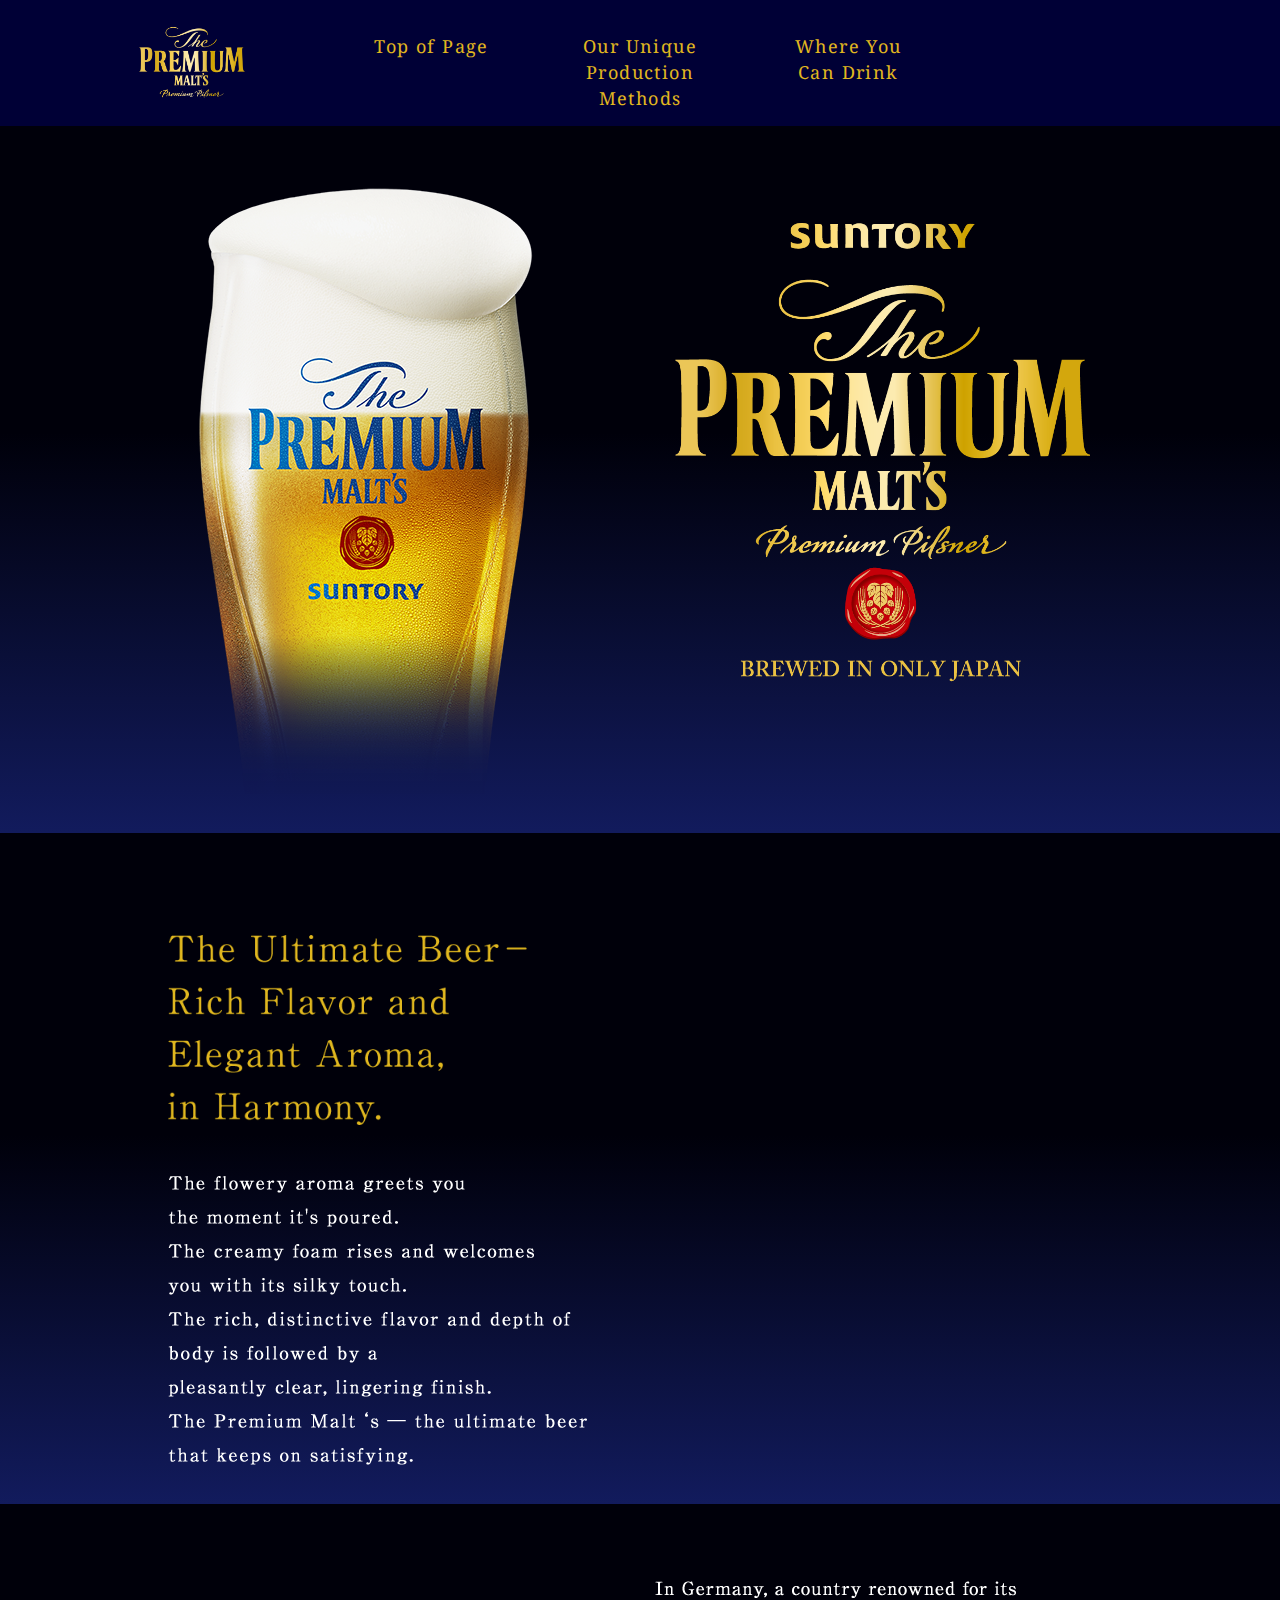
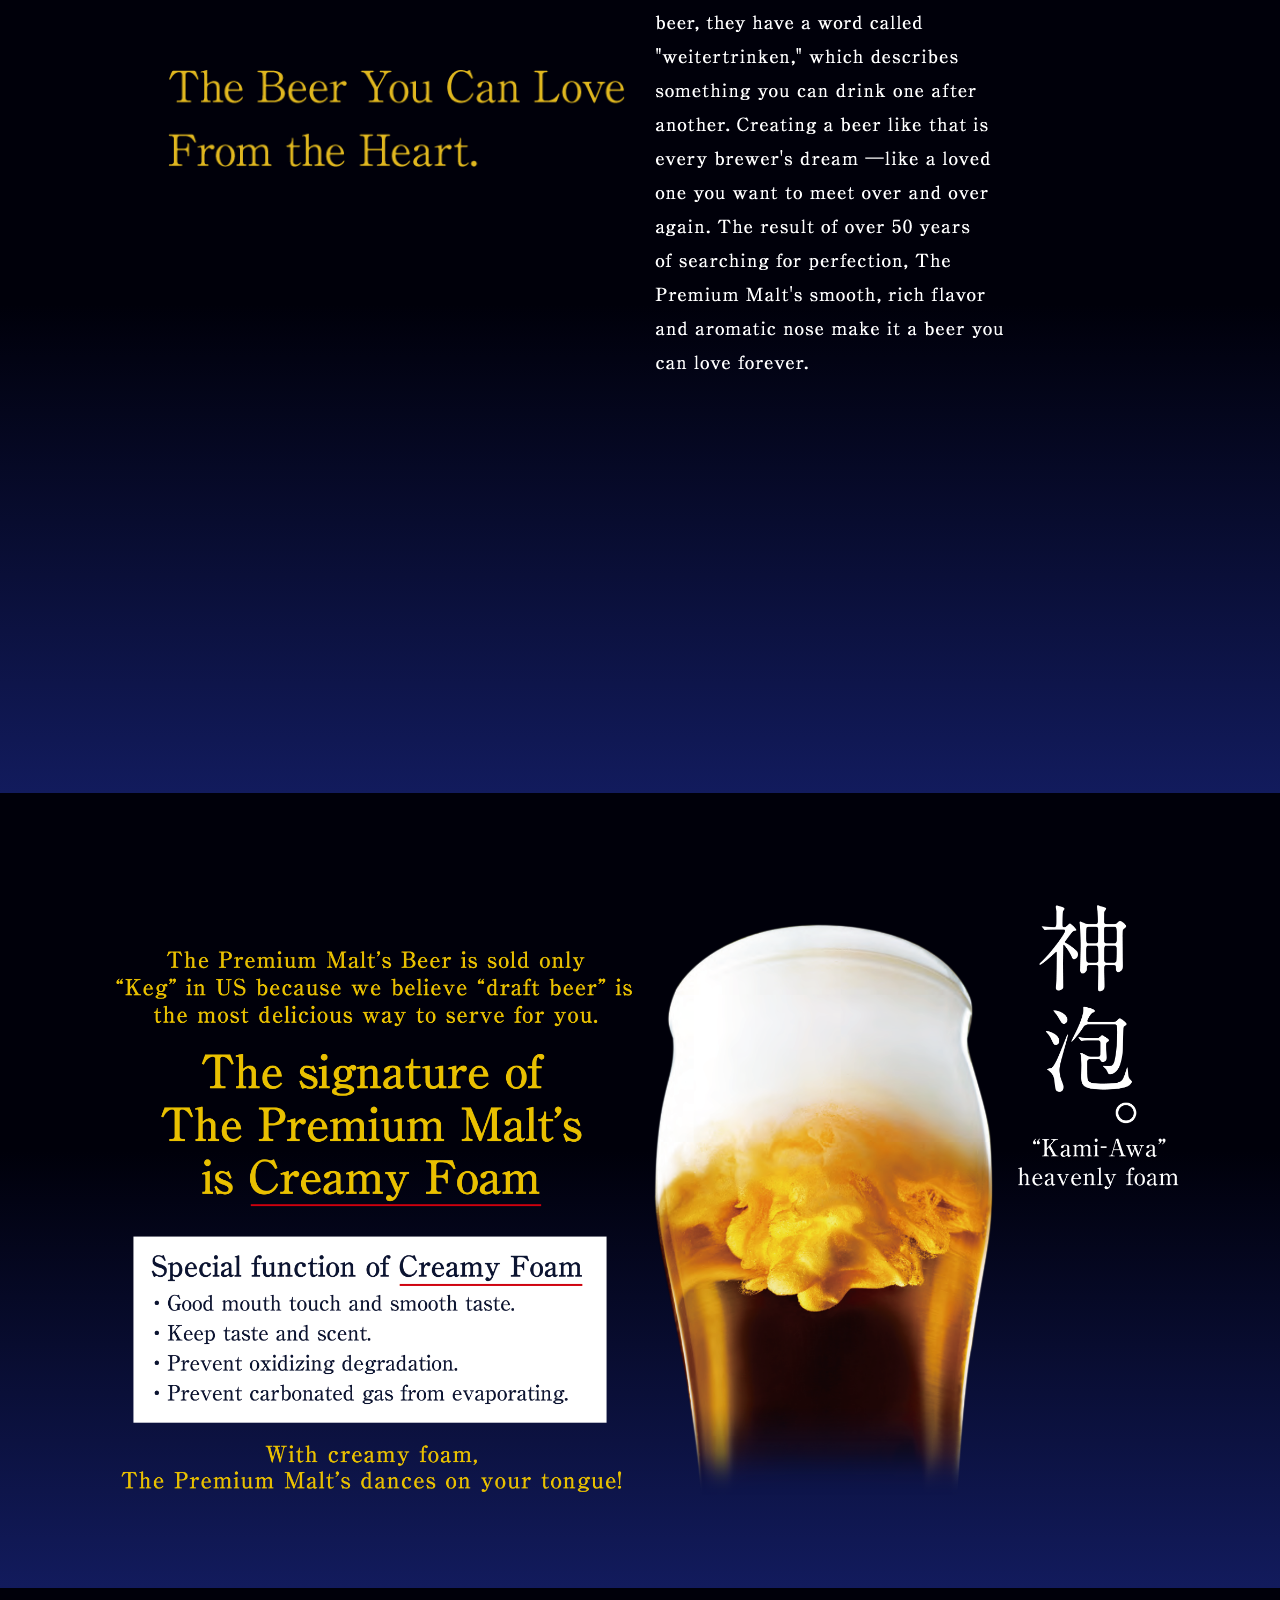
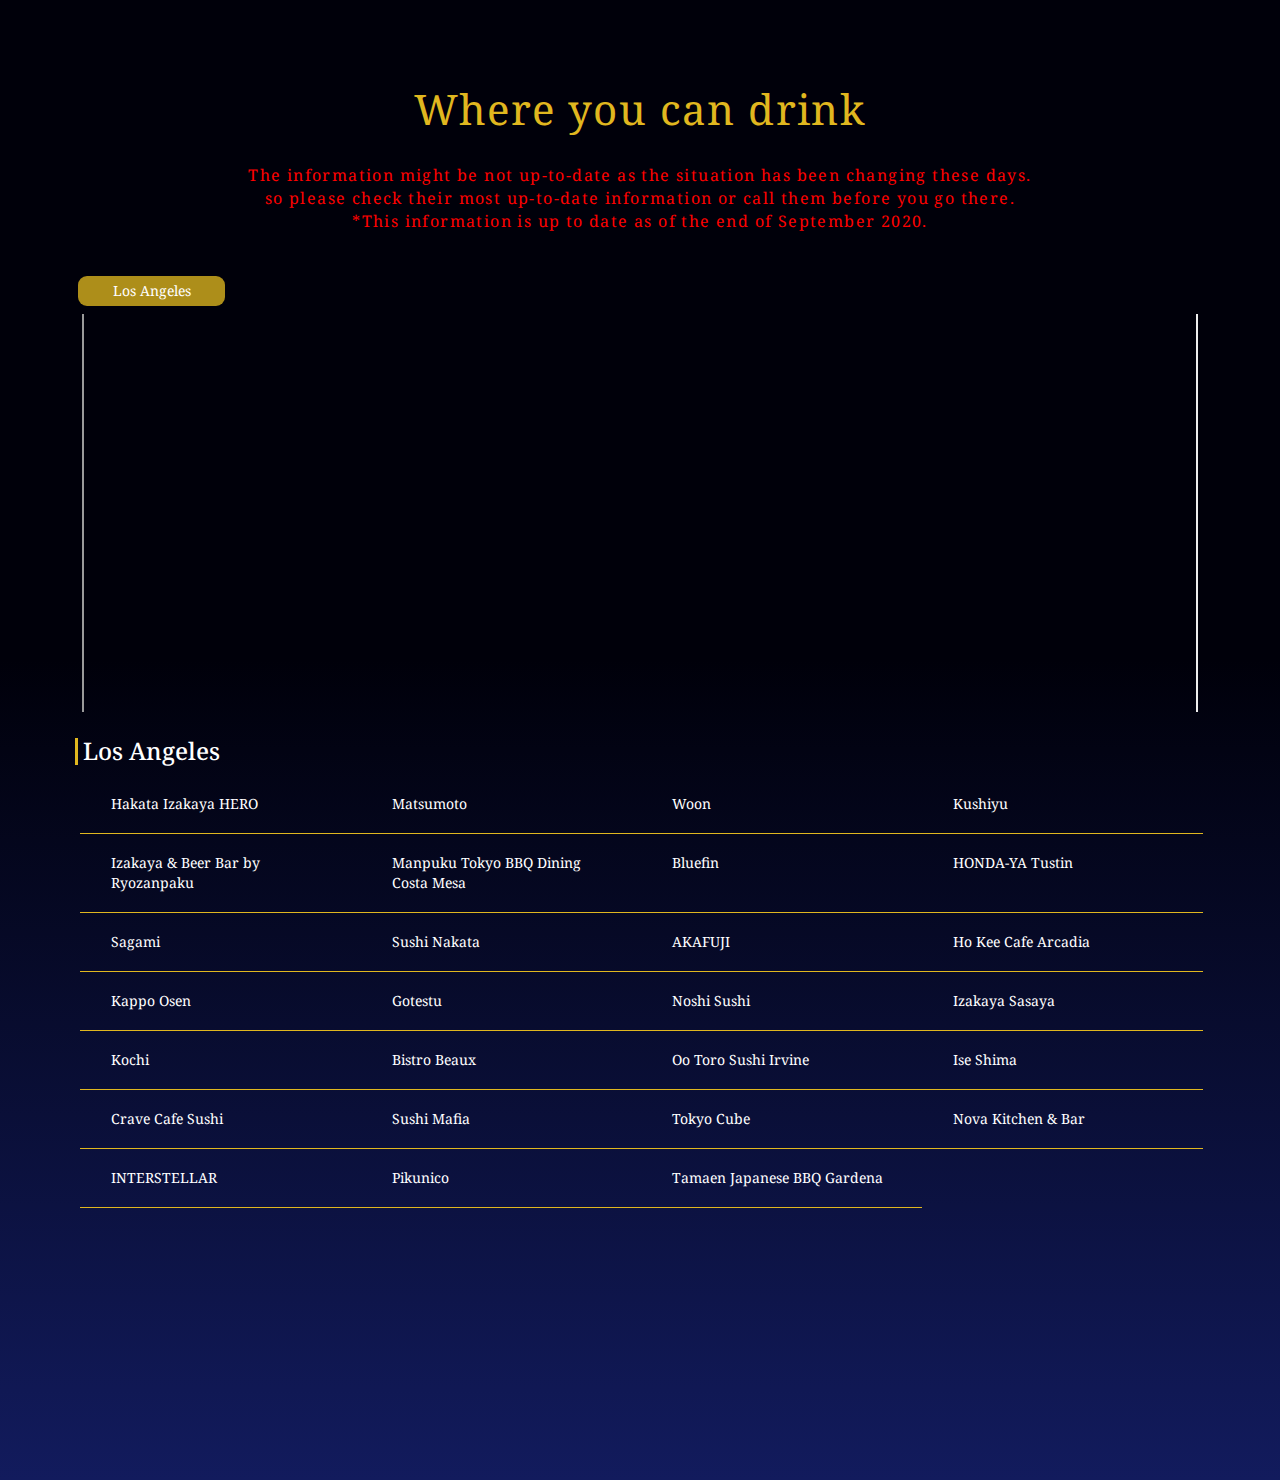
==== top.html @ 44ce3429 "first commit" ====
<!DOCTYPE html>
<html lang="en" dir="ltr">

<head>
  <meta charset="utf-8">
  <meta name="viewport" content="width=device-width, initial-scale=1">
  <title>Suntory | The Premium Malt's</title>
  <link rel="shortcut icon" href="http://www.thepremiummalts-usa.com/img/favicon.ico">
  <link rel="apple-touch-icon" href="http://www.thepremiummalts-usa.com/img/favicon.ico" />

  <!--script type="text/javascript" src="index.js"></script-->
  <link href="index.css" rel="stylesheet">
  <!-- Latest compiled and minified CSS -->
  <link rel="stylesheet" href="https://maxcdn.bootstrapcdn.com/bootstrap/3.4.1/css/bootstrap.min.css">

  <!-- jQuery library -->
  <script src="https://ajax.googleapis.com/ajax/libs/jquery/3.4.1/jquery.min.js"></script>

  <!-- Latest compiled JavaScrihpt -->
  <script src="https://maxcdn.bootstrapcdn.com/bootstrap/3.4.1/js/bootstrap.min.js"></script>

  <link href="https://fonts.googleapis.com/css?family=Noto+Serif:400,700|Open+Sans:400,700&display=swap" rel="stylesheet">
</head>

<body>
  <div id="1" style="top:0px;position:absolute;z-index:-1;visibility:hidden;">
  </div>
  <!--header class="l-header" style="position:fixed;top:0;min-height:115px;">
            <div class="l-gnavi">
              <p class="l-gnavi-logo" style="margin-bottom:10px;"><img src="img/nav-logo.png" alt="THE PREMIUM MALT'S" style="width:115%" ></p>
              <ul class="l-gnavi-ul">
                <li class="l-gnavi01"><a href="#1"><span><img src="img/nav-gnavi01.png" alt="Top of Page"></span></a></li>
                <li class="l-gnavi02"><a href="#2"><span><img src="img/nav-gnavi02.png" alt="Our Unique Production Methods"></span></a></li>
                <li class="l-gnavi03"><a href="#3"><span><img src="img/Where_you_can_drink_e.png" alt="History of The Premium Malt's"></span></a></li>

              </ul>
            </div>
          </header-->
  <!--div style="position:fixed;margin-bottom:50px;z-index:5;text-align:center;">
  <ul class="list-inline nav-justified menu-btn test1">
    <li class="test"><a href="#"><img src="img/Suntory_logo_03.png" alt="" class="img-responsive" style="height: 50px;"></a></li>
    <li class="test"><a href="#">Top of Page</a></li>
    <li class="test"><a href="#">Our Unique Production Methods</a></li>
    <li class="test"><a href="#">Where you can drink</a></li>
  </ul>
  </div>


</div-->
  <div class="container-fluid">
    <div class="row menu-btn container-fluid" style="min-height:90px;margin-bottom:1.5vw;font-size:15px;text-align:center;position:absolute;width:100%;top:0;">
      <div class="col-lg-1 col-md-1 col-sm-1 col-xs-0">

      </div>
      <div class="col-lg-2 col-md-2 col-sm-2 hidden-xs" style="text-align:center;padding-top:1.5em;">
        <img src="img/nav-logo.png" alt="" class="">
      </div>
      <div class="glass"><a href="#1">
          <div class="col-lg-2 col-md-2 col-sm-2 col-xs-12" style="margin-top:1.5vw;height:100%;">
            <p style="color:#E0B71F !important;margin: 0;">Top of Page</p>
            <!--img src="img/nav-gnavi01.png" class="img-responsive" alt=""-->
          </div>
        </a>
      </div>
      <div class="glass"><a href="#2">
          <div class="col-lg-2 col-md-2 col-sm-2 col-xs-12" style="margin-top:1.5vw;">
            <p style="color:#E0B71F !important;margin: 0;">Our Unique Production Methods</p>
            <!--img src="img/nav-gnavi02.png" alt="" class="img-responsive"-->
          </div>
        </a>
      </div>
      <div class="glass" style="">
        <a href="#3">
          <div class="col-lg-2 col-md-2 col-sm-2 col-xs-12" style="margin-top:1.5vw;margin: 0;">
            <p style="color:#E0B71F !important;">Where You Can Drink</p>
            <!--img src="img/Where_you_can_drink_e.png" alt="" class="img-responsive"-->
          </div>
        </a>
      </div>
      <div class="col-lg-1 col-md-1 col-sm-1 col-xs-0">

      </div>

    </div>
  </div>
  <div class="container-fluid">
    <div class="row menu-btn container-fluid" style="min-height:90px;margin-bottom:1.5vw;font-size:15px;text-align:center;position:fixed;width:100%;z-index:5;top:0;">
      <div class="col-lg-1 col-md-1 col-sm-1 col-xs-0">

      </div>
      <div class="col-lg-2 col-md-2 col-sm-2 hidden-xs" style="text-align:center;padding-top:1.5em;">
        <img src="img/suntory_image/logo_new01.png" alt="" class="img-responsive" style="max-height:80px;">
      </div>
      <div class="glass"><a href="#1">
          <div class="col-lg-2 col-md-2 col-sm-2 col-xs-12" style="margin-top:1.5vw;height:100%;">
            <p style="color:#E0B71F !important;margin: 0;">Top of Page</p>
            <!--img src="img/nav-gnavi01.png" class="img-responsive" alt=""-->
          </div>
        </a>
      </div>
      <div class="glass"><a href="#2">
          <div class="col-lg-2 col-md-2 col-sm-2 col-xs-12" style="margin-top:1.5vw;">
            <p style="color:#E0B71F !important;margin: 0;">Our Unique Production Methods</p>
            <!--img src="img/nav-gnavi02.png" alt="" class="img-responsive"-->
          </div>
        </a>
      </div>
      <div class="glass" style="">
        <a href="#3">
          <div class="col-lg-2 col-md-2 col-sm-2 col-xs-12" style="margin-top:1.5vw;">
            <p style="color:#E0B71F !important;margin: 0;">Where You Can Drink</p>
            <!--img src="img/Where_you_can_drink_e.png" alt="" class="img-responsive"-->
          </div>
        </a>
      </div>
      <div class="col-lg-1 col-md-1 col-sm-1 col-xs-0">

      </div>

    </div>
  </div>
  <div class="main">
    <!-- 1 -->
    <section class="topper" style="padding-top:3vw;">


      <div class="container">
        <div class="row">
          <div class="col-lg-1 col-md-1 col-sm-1 col-xs-0">

          </div>
          <div class="col-xs-12 col-sm-10 col-md-push-5 col-md-5 col-lg-5" style="padding-top:5vw;text-align:center;">
            <img src="img/suntory_image/logo_new02.png" alt="" class="img-responsive">
          </div>
          <div class="col-xs-12 col-sm-10 col-md-pull-5 col-md-5 col-lg-5">
            <img src="img/suntory_image/ThePremiumMalts_tumblr.png" alt="" class="img-responsive rescue">
          </div>

          <div class="col-lg-1 col-md-1 col-sm-1 col-xs-0">

          </div>
        </div>
      </div>

    </section>
    <!-- 2 -->
    <section id="2">
      <div class="container">
        <div class="row">
          <div class="col-lg-1 col-md-1 col-sm-0 col-xs-0">

          </div>
          <div class="col-lg-4 col-md-4 col-sm-12 col-xs-12">
            <!--h2>The Ultimate Beer - Rich Flavor and Elegant Aroma, in Harmony.</h2>
            <p>The flowery aroma greets you the moment it’s poured.
              The creamy foam rises and welcomes you with its silky touch.
              The rich, distinctive flavor and depth of body is followed by a
              pleasantly clear, lingering finish.
              The premium Malt’s - the ultimate beer that keeps on satisfying.</p-->
            <img src="img/contents01_ttl.png" alt="" class="img-responsive" style="padding-top:2vw;padding-bottom:2vw;">
            <img src="img/contents01_txt.png" alt="" class="img-responsive" id="shrink2" style="max-width:120%;margin-top:2vw;">
          </div>
          <div class="col-lg-6 col-md-6 col-sm-12 hidden-xs">
            <img src="img/Suntory_image_02.png" alt="" class="img-responsive" id="shrink" style="max-width:150%;margin-left:-5vw;">

          </div>
          <div class="visible-xs-block">
            <img src="img/Suntory_image_02_m.png" class="img-responsive">
          </div>
          <div class="col-lg-1 col-md-1 col-sm-0 col-xs-0">

          </div>
        </div>
      </div>
    </section>
    <!-- 3 -->
    <section id="mug">
      <div class="container">
        <div class="row" style="margin-bottom:30vw;">
          <div class="col-lg-1 col-md-1 col-sm-1 col-xs-1">

          </div>
          <div class="col-lg-5 col-md-5 col-sm-10 col-xs-12">
            <!--h2 style="margin-top:90px;">The Beer You Can Love From the Heart.</h2-->
            <img src="img/contents02_ttl.png" alt="" class="img-responsive" style="padding-top: 7vw;padding-bottom:4vw;">
          </div>
          <div class="col-lg-5 col-md-5 col-sm-10 col-xs-10">
            <!--p>In Germany, a country renowned for its beer, they have a word called “weitertrinken,”which descrides something you can drink one after another. Creating a beer like that is every brewer’s dream - like a loved one you want to meet over
              and over again.
              The result of over 50 years of searching for perfection, The Premium Malt’s smooth, rich flavor and aromatic nose make it a beer you can love forever.</p-->
            <img src="img/contents02_txt.png" alt="" class="img-responsive" style="">
          </div>
          <div class="col-lg-1 col-md-1 col-sm-1 col-xs-1">

          </div>
        </div>
        <div class="row">

          <div class="col-md-12">
            <!--img src="img/Suntory_image_03.png" alt="" class="img-responsive"-->
          </div>

        </div>
      </div>
    </section>
    <!-- 4 -->
    <section>
      <div class="container">
        <div class="row">
          <div class="col-md-0 col-sm-0">

          </div>
          <div class="col-lg-12 col-md-12 col-sm-12 col-xs-12">
            <img src="img/awa_image.png" alt="That's beer cappuccino, creamy beer foam info" class="img-responsive">
          </div>

          <div class="col-md-0 col-sm-0">

          </div>
        </div>
      </div>
    </section>
    <!--5-->
    <!--section id="3">
    <div class="container">
      <div class="row">
        <div class="col-md-1">

        </div>
        <div class="col-md-10">
          <img src="img/Suntory_image_04.jpg" alt="" class="img-responsive">
        </div>

        <div class="col-md-1">

        </div>
      </div>
    </div>
  </section-->
  </div>
  <div id="3">

  </div>
  <section>
    <p style="text-align:center;padding-bottom:0vw;font-size:42px;color: #E0B71F !important;">Where you can drink</p>
    <p style="text-align:center;padding-bottom:2vw;font-size:16px;color: #ff0000 !important;">
      The information might be not up-to-date as the situation has been changing these days. <br>
      so please check their most up-to-date information or call them before you go there.  <br>
      *This information is up to date as of the end of September 2020.</p>
    <div class="container">



      <!--Tabs -->
      <div class="tab">
        <button class="tablinks" onclick="openCity(event, 'Los Angeles');openCityMap(event, 'LosAngelesArea')" id="defaultOpen">Los Angeles</button>
        <!-- <button class="tablinks" onclick="openCity(event, 'San Francisco')">San Francisco</button> -->
        <!-- <button class="tablinks" onclick="openCity(event, 'Hawaii')">Hawaii</button> -->

      </div>

      <!-- Map box -->
      <div>
        <!-- LA Southbay -->
        <div id="HakataIzakayaHERO" class="mapcontent">
          <iframe src="https://www.google.com/maps/embed?pb=!1m18!1m12!1m3!1d3305.854964426106!2d-118.43735168441764!3d34.047591325421806!2m3!1f0!2f0!3f0!3m2!1i1024!2i768!4f13.1!3m3!1m2!1s0x80c2bbfe2dc87037%3A0x16baf4ceadfb81e3!2sHakata%20Izakaya%20HERO!5e0!3m2!1sja!2sus!4v1600478084306!5m2!1sja!2sus"
            width="100%" height="450" frameborder="0" style="border:0;" allowfullscreen=""></iframe>
        </div>
        <div id="Matsumoto" class="mapcontent">
          <iframe src="https://www.google.com/maps/embed?pb=!1m18!1m12!1m3!1d3304.7335963974892!2d-118.37491558441714!3d34.07634282390631!2m3!1f0!2f0!3f0!3m2!1i1024!2i768!4f13.1!3m3!1m2!1s0x80c2b94b2bd86c21%3A0x55339b7ac8934861!2sMatsumoto!5e0!3m2!1sja!2sus!4v1600485526452!5m2!1sja!2sus"
            width="100%" height="450" frameborder="0" style="border:0;" allowfullscreen=""></iframe>
        </div>
        <div id="Woon" class="mapcontent">
          <iframe src="https://www.google.com/maps/embed?pb=!1m18!1m12!1m3!1d3304.817659106208!2d-118.28158798441716!3d34.07418822402008!2m3!1f0!2f0!3f0!3m2!1i1024!2i768!4f13.1!3m3!1m2!1s0x80c2c721fe7e9aef%3A0xefee778dd712d955!2sWoon!5e0!3m2!1sja!2sus!4v1600485556805!5m2!1sja!2sus"
            width="100%" height="450" frameborder="0" style="border:0;" allowfullscreen=""></iframe>
        </div>
        <div id="Kushiyu" class="mapcontent">
          <iframe src="https://www.google.com/maps/embed?pb=!1m18!1m12!1m3!1d3301.0277952073334!2d-118.54345588441544!3d34.17120701889818!2m3!1f0!2f0!3f0!3m2!1i1024!2i768!4f13.1!3m3!1m2!1s0x80c2990e6219ad19%3A0x8b954fbc6e34e0b2!2sKushiyu!5e0!3m2!1sja!2sus!4v1600485582372!5m2!1sja!2sus"
            width="100%" height="450" frameborder="0" style="border:0;" allowfullscreen=""></iframe>
        </div>
        <div id="Izakaya&BeerBarbyRyozanpaku" class="mapcontent">
          <iframe src="https://www.google.com/maps/embed?pb=!1m18!1m12!1m3!1d3315.810910156329!2d-118.33199168442206!3d33.79138083887839!2m3!1f0!2f0!3f0!3m2!1i1024!2i768!4f13.1!3m3!1m2!1s0x80dd4a5b41c2f191%3A0x6685fc73374c7424!2sIzakaya%20Ryozanpaku!5e0!3m2!1sja!2sus!4v1600485604594!5m2!1sja!2sus"
            width="100%" height="450" frameborder="0" style="border:0;" allowfullscreen=""></iframe>
        </div>
        <div id="ManpukuTokyoBBQDiningCostaMesa" class="mapcontent">
          <iframe src="https://www.google.com/maps/embed?pb=!1m18!1m12!1m3!1d3320.1224554508017!2d-117.89568128442401!3d33.679893244706705!2m3!1f0!2f0!3f0!3m2!1i1024!2i768!4f13.1!3m3!1m2!1s0x80dcdf165af1d10b%3A0x5d990c89f2b2c9fb!2sManpuku%20Tokyo%20BBQ%20Dining!5e0!3m2!1sja!2sus!4v1600485635090!5m2!1sja!2sus"
            width="100%" height="450" frameborder="0" style="border:0;" allowfullscreen=""></iframe>
        </div>
        <div id="Bluefin" class="mapcontent">
          <iframe src="https://www.google.com/maps/embed?pb=!1m18!1m12!1m3!1d3324.3562109800055!2d-117.83481978442582!3d33.57009945042988!2m3!1f0!2f0!3f0!3m2!1i1024!2i768!4f13.1!3m3!1m2!1s0x80dce14b6cb03a63%3A0x3c52710b8a7bab02!2sBluefin!5e0!3m2!1sja!2sus!4v1600485662845!5m2!1sja!2sus"
            width="100%" height="450" frameborder="0" style="border:0;" allowfullscreen=""></iframe>
        </div>
        <div id="HONDA-YATustin" class="mapcontent">
          <iframe src="https://www.google.com/maps/embed?pb=!1m18!1m12!1m3!1d3317.7859727795253!2d-117.82612708442305!3d33.74035014154824!2m3!1f0!2f0!3f0!3m2!1i1024!2i768!4f13.1!3m3!1m2!1s0x80dcdbdd8c88cf4d%3A0xb173ae5928a5095f!2sHONDA-YA%20Tustin!5e0!3m2!1sja!2sus!4v1600485687235!5m2!1sja!2sus"
            width="100%" height="450" frameborder="0" style="border:0;" allowfullscreen=""></iframe>
        </div>
        <div id="Sagami" class="mapcontent">
          <iframe src="https://www.google.com/maps/embed?pb=!1m18!1m12!1m3!1d3377.986805923156!2d-117.814234724774!3d33.68423112313284!2m3!1f0!2f0!3f0!3m2!1i1024!2i768!4f13.1!3m3!1m2!1s0x80dcdc3443763613%3A0xa6f33adf36331c60!2sSagami!5e0!3m2!1sja!2sus!4v1600485719931!5m2!1sja!2sus"
            width="100%" height="450" frameborder="0" style="border:0;" allowfullscreen=""></iframe>
        </div>
        <div id="SushiNakata" class="mapcontent">
          <iframe src="https://www.google.com/maps/embed?pb=!1m18!1m12!1m3!1d3301.9347507040284!2d-118.00271568441579!3d34.148011420123936!2m3!1f0!2f0!3f0!3m2!1i1024!2i768!4f13.1!3m3!1m2!1s0x80c2d9a675a94af7%3A0x7919807c51ef874a!2sSushi%20NAKATA!5e0!3m2!1sja!2sus!4v1600485742450!5m2!1sja!2sus"
            width="100%" height="450" frameborder="0" style="border:0;" allowfullscreen=""></iframe>
        </div>
        <div id="AKAFUJI" class="mapcontent">
          <iframe src="https://www.google.com/maps/embed?pb=!1m18!1m12!1m3!1d3311.0613203064936!2d-117.93399968441985!3d33.91382133245857!2m3!1f0!2f0!3f0!3m2!1i1024!2i768!4f13.1!3m3!1m2!1s0x80dd2bb7d80b5f5f%3A0xd67ee3f5dcf2e16f!2sAkafuji!5e0!3m2!1sja!2sus!4v1600485765909!5m2!1sja!2sus"
            width="100%" height="450" frameborder="0" style="border:0;" allowfullscreen=""></iframe>
        </div>
        <div id="HoKeeCafeArcadia" class="mapcontent">
          <iframe src="https://www.google.com/maps/embed?pb=!1m18!1m12!1m3!1d3303.5425105924796!2d-118.05333658441648!3d34.106858522296655!2m3!1f0!2f0!3f0!3m2!1i1024!2i768!4f13.1!3m3!1m2!1s0x80c2dbb75c9c8985%3A0x4ec5b59833306809!2sHo%20Kee%20Cafe!5e0!3m2!1sja!2sus!4v1600485785651!5m2!1sja!2sus"
            width="100%" height="450" frameborder="0" style="border:0;" allowfullscreen=""></iframe>
        </div>
        <div id="KappoOsen" class="mapcontent">
          <iframe src="https://www.google.com/maps/embed?pb=!1m18!1m12!1m3!1d3306.926146392379!2d-118.495476484418!3d34.02010662686967!2m3!1f0!2f0!3f0!3m2!1i1024!2i768!4f13.1!3m3!1m2!1s0x80c2a5b563b4c545%3A0x49a450ff66b602e8!2sKappo%20osen!5e0!3m2!1sja!2sus!4v1600485805148!5m2!1sja!2sus"
            width="100%" height="450" frameborder="0" style="border:0;" allowfullscreen=""></iframe>
        </div>
        <div id="Gotestu" class="mapcontent">
          <iframe src="https://www.google.com/maps/embed?pb=!1m18!1m12!1m3!1d3296.863170764806!2d-119.27098528441351!3d34.27754121327017!2m3!1f0!2f0!3f0!3m2!1i1024!2i768!4f13.1!3m3!1m2!1s0x80e9ad1846011755%3A0xce6aba1142cd07b4!2sGotetsu%20-%20Kushiyaki%20and%20Sake%20House!5e0!3m2!1sja!2sus!4v1600485825590!5m2!1sja!2sus"
            width="100%" height="450" frameborder="0" style="border:0;" allowfullscreen=""></iframe>
        </div>
        <div id="NoshiSushi" class="mapcontent">
          <iframe src="https://www.google.com/maps/embed?pb=!1m18!1m12!1m3!1d3304.7423555862147!2d-118.30758588441705!3d34.07611832391821!2m3!1f0!2f0!3f0!3m2!1i1024!2i768!4f13.1!3m3!1m2!1s0x80c2b8a3d826b833%3A0xe5615a3a9851982e!2snoshi%20sushi!5e0!3m2!1sja!2sus!4v1600485842847!5m2!1sja!2sus"
            width="100%" height="450" frameborder="0" style="border:0;" allowfullscreen=""></iframe>
        </div>
        <div id="IzakayaSasaya" class="mapcontent">
          <iframe src="https://www.google.com/maps/embed?pb=!1m18!1m12!1m3!1d3305.9696147921204!2d-118.45673658441767!3d34.04465052557684!2m3!1f0!2f0!3f0!3m2!1i1024!2i768!4f13.1!3m3!1m2!1s0x80c2bb6f0af70fdd%3A0x1257418005eea264!2zSXpha2F5YSBTYXNheWEg5bGF6YWS5bGLIOalvealveWutg!5e0!3m2!1sja!2sus!4v1600485864752!5m2!1sja!2sus"
            width="100%" height="450" frameborder="0" style="border:0;" allowfullscreen=""></iframe>
        </div>
        <div id="Kochi" class="mapcontent">
          <iframe src="https://www.google.com/maps/embed?pb=!1m18!1m12!1m3!1d3304.6536688952187!2d-118.37861938441716!3d34.07839132379833!2m3!1f0!2f0!3f0!3m2!1i1024!2i768!4f13.1!3m3!1m2!1s0x80c2beb39d4521b1%3A0xe748316e428ea52b!2sKOCHI!5e0!3m2!1sja!2sus!4v1600485898971!5m2!1sja!2sus"
            width="100%" height="450" frameborder="0" style="border:0;" allowfullscreen=""></iframe>
        </div>
        <div id="BistroBeaux" class="mapcontent">
          <iframe src="https://www.google.com/maps/embed?pb=!1m18!1m12!1m3!1d3314.206822653406!2d-118.3123281844214!3d33.83277653671028!2m3!1f0!2f0!3f0!3m2!1i1024!2i768!4f13.1!3m3!1m2!1s0x80c2b5856cf8d6b7%3A0x132315e794f7b2d5!2sBeaux!5e0!3m2!1sja!2sus!4v1600485924275!5m2!1sja!2sus"
            width="100%" height="450" frameborder="0" style="border:0;" allowfullscreen=""></iframe>
        </div>
        <div id="OoToroSushiIrvine" class="mapcontent">
          <iframe src="https://www.google.com/maps/embed?pb=!1m18!1m12!1m3!1d3320.253768925401!2d-117.85815098442404!3d33.67649264488422!2m3!1f0!2f0!3f0!3m2!1i1024!2i768!4f13.1!3m3!1m2!1s0x80dcdef3406a9dd3%3A0x3d071732c3b871f8!2sOotoro%20Sushi!5e0!3m2!1sja!2sus!4v1600485945313!5m2!1sja!2sus"
            width="100%" height="450" frameborder="0" style="border:0;" allowfullscreen=""></iframe>
        </div>
        <div id="IseShima" class="mapcontent">
          <iframe src="https://www.google.com/maps/embed?pb=!1m18!1m12!1m3!1d3314.13257821664!2d-118.31171878442123!3d33.834691436609916!2m3!1f0!2f0!3f0!3m2!1i1024!2i768!4f13.1!3m3!1m2!1s0x80dd4aa53fbaf1e9%3A0xe6fef5ba19d7c68b!2sIse-Shima!5e0!3m2!1sja!2sus!4v1600485971852!5m2!1sja!2sus"
            width="100%" height="450" frameborder="0" style="border:0;" allowfullscreen=""></iframe>
        </div>
        <div id="CraveCafeSushi" class="mapcontent">
          <iframe src="https://www.google.com/maps/embed?pb=!1m18!1m12!1m3!1d3301.827327357814!2d-118.45117728441579!3d34.150759519978855!2m3!1f0!2f0!3f0!3m2!1i1024!2i768!4f13.1!3m3!1m2!1s0x80c297cfb64994d9%3A0x16d58be0a12cfdae!2sCrave%20Cafe!5e0!3m2!1sja!2sus!4v1600485991888!5m2!1sja!2sus"
            width="100%" height="450" frameborder="0" style="border:0;" allowfullscreen=""></iframe>
        </div>
        <div id="SushiMafia" class="mapcontent">
          <iframe src="https://www.google.com/maps/embed?pb=!1m18!1m12!1m3!1d3316.6605830253866!2d-118.18610478442241!3d33.7694357400271!2m3!1f0!2f0!3f0!3m2!1i1024!2i768!4f13.1!3m3!1m2!1s0x80dd31cb35cdbe35%3A0xba0ef05d11c20a17!2sSushi%20Mafia!5e0!3m2!1sja!2sus!4v1600486100812!5m2!1sja!2sus"
            width="100%" height="450" frameborder="0" style="border:0;" allowfullscreen=""></iframe>
        </div>
        <div id="TokyoCube" class="mapcontent">
          <iframe src="https://www.google.com/maps/embed?pb=!1m18!1m12!1m3!1d3302.709610744721!2d-118.34951458441614!3d34.128183221170985!2m3!1f0!2f0!3f0!3m2!1i1024!2i768!4f13.1!3m3!1m2!1s0x80c2be54b9d4d7cb%3A0x477260bb76b21ee!2sTokyo%20Cube!5e0!3m2!1sja!2sus!4v1600486123204!5m2!1sja!2sus"
            width="100%" height="450" frameborder="0" style="border:0;" allowfullscreen=""></iframe>
        </div>
        <div id="NovaKitchen&Bar" class="mapcontent">
          <iframe src="https://www.google.com/maps/embed?pb=!1m18!1m12!1m3!1d3315.8985672338886!2d-117.91969668442218!3d33.78911743899706!2m3!1f0!2f0!3f0!3m2!1i1024!2i768!4f13.1!3m3!1m2!1s0x80dcd7ae6b263069%3A0x3f1a3c8d7af74fa2!2sNOVA%20Kitchen%20%26%20Bar!5e0!3m2!1sja!2sus!4v1600486144462!5m2!1sja!2sus"
            width="100%" height="450" frameborder="0" style="border:0;" allowfullscreen=""></iframe>
        </div>
        <div id="INTERSTELLAR" class="mapcontent">
          <iframe src="https://www.google.com/maps/embed?pb=!1m18!1m12!1m3!1d3307.1980620470745!2d-118.4984422844181!3d34.01312662723711!2m3!1f0!2f0!3f0!3m2!1i1024!2i768!4f13.1!3m3!1m2!1s0x80c2a57ae49af855%3A0x4acc87e85bca612b!2sInterstellar!5e0!3m2!1sja!2sus!4v1600486166560!5m2!1sja!2sus"
            width="100%" height="450" frameborder="0" style="border:0;" allowfullscreen=""></iframe>
        </div>
        <div id="Pikunico" class="mapcontent">
          <iframe src="https://www.google.com/maps/embed?pb=!1m18!1m12!1m3!1d3306.352251132284!2d-118.24288168441792!3d34.03483422609408!2m3!1f0!2f0!3f0!3m2!1i1024!2i768!4f13.1!3m3!1m2!1s0x80c2c71b324e1a03%3A0x42c1779426767837!2sPikunico!5e0!3m2!1sja!2sus!4v1600486200726!5m2!1sja!2sus"
            width="100%" height="450" frameborder="0" style="border:0;" allowfullscreen=""></iframe>
        </div>
        <div id="TamaenJapaneseBBQGardena" class="mapcontent">
          <iframe src="https://www.google.com/maps/embed?pb=!1m18!1m12!1m3!1d3311.9987461361475!2d-118.3110222844203!3d33.8896861337257!2m3!1f0!2f0!3f0!3m2!1i1024!2i768!4f13.1!3m3!1m2!1s0x80c2b555277d2401%3A0x15dc03c761bb6b0e!2sTamaen%20Japanese%20BBQ!5e0!3m2!1sja!2sus!4v1600486219468!5m2!1sja!2sus"
            width="100%" height="450" frameborder="0" style="border:0;" allowfullscreen=""></iframe>
        </div>


        <div id="LosAngelesArea" class="mapcontent" style="width: 100%; overflow: hidden; height: 398px;">
          <iframe src="https://www.google.com/maps/d/u/2/embed?mid=1OV4YXCJqe6fOIi1jMBfWkA6RuUT4Qv1U" width="100%" height="450" style="margin-top:-55px;"></iframe>

        </div>


        <!-- Hawaii -->
        <div id="RestaurantSuntory" class="mapcontent">
          <iframe
            src="https://www.google.com/maps/embed?pb=!1m18!1m12!1m3!1d3717.82259146254!2d-157.83141528506326!3d21.278488985863564!2m3!1f0!2f0!3f0!3m2!1i1024!2i768!4f13.1!3m3!1m2!1s0x7c0072758e27ee99%3A0x5430ac15fac6995a!2sRestaurant%20Suntory!5e0!3m2!1sen!2sus!4v1578294807440!5m2!1sen!2sus"
            width="100%" height="450" frameborder="0" style="border:0;" allowfullscreen=""></iframe>
        </div>
        <div id="GazenHonolulu" class="mapcontent">
          <iframe
            src="https://www.google.com/maps/embed?pb=!1m18!1m12!1m3!1d3717.565238021685!2d-157.81849618506294!3d21.288670485858205!2m3!1f0!2f0!3f0!3m2!1i1024!2i768!4f13.1!3m3!1m2!1s0x7c006d84ba8d6449%3A0x8c2094900c4d3db4!2sGazen%20Izakaya!5e0!3m2!1sen!2sus!4v1578294850913!5m2!1sen!2sus"
            width="100%" height="450" frameborder="0" style="border:0;" allowfullscreen=""></iframe>
        </div>
        <div id="Tsukuneya" class="mapcontent">
          <iframe
            src="https://www.google.com/maps/embed?pb=!1m18!1m12!1m3!1d3717.363244037266!2d-157.82363168506276!3d21.296658585853883!2m3!1f0!2f0!3f0!3m2!1i1024!2i768!4f13.1!3m3!1m2!1s0x7c006d9759e8506b%3A0x9fdcbdb8ad162055!2sTsukuneya!5e0!3m2!1sen!2sus!4v1578294883492!5m2!1sen!2sus"
            width="100%" height="450" frameborder="0" style="border:0;" allowfullscreen=""></iframe>
        </div>
        <div id="Bozu" class="mapcontent">
          <iframe
            src="https://www.google.com/maps/embed?pb=!1m18!1m12!1m3!1d29740.989449703447!2d-157.83396327103395!3d21.286358744986668!2m3!1f0!2f0!3f0!3m2!1i1024!2i768!4f13.1!3m3!1m2!1s0x7c006d8d34e45597%3A0xbcb6dfa4b1a4bd0d!2sBozu%20Japanese%20Restaurant!5e0!3m2!1sen!2sus!4v1578294939949!5m2!1sen!2sus"
            width="100%" height="450" frameborder="0" style="border:0;" allowfullscreen=""></iframe>
        </div>
        <div id="Shirokiya" class="mapcontent">
          <iframe
            src="https://www.google.com/maps/embed?pb=!1m18!1m12!1m3!1d3717.481878522634!2d-157.8478380850629!3d21.291967385856385!2m3!1f0!2f0!3f0!3m2!1i1024!2i768!4f13.1!3m3!1m2!1s0x7c006df045a36271%3A0xc32f4e283f2349fa!2sShirokiya%20Japan%20Village%20Walk!5e0!3m2!1sen!2sus!4v1578295002081!5m2!1sen!2sus"
            width="100%" height="450" frameborder="0" style="border:0;" allowfullscreen=""></iframe>
        </div>
        <div id="WaikikiYokochoNomu" class="mapcontent">
          <iframe
            src="https://www.google.com/maps/embed?pb=!1m18!1m12!1m3!1d3717.8050911557184!2d-157.83065678506316!3d21.27918148586325!2m3!1f0!2f0!3f0!3m2!1i1024!2i768!4f13.1!3m3!1m2!1s0x7c007275f2dd9c43%3A0x12f22ad501ad9912!2sWaikiki%20Yokocho!5e0!3m2!1sen!2sus!4v1578295055498!5m2!1sen!2sus"
            width="100%" height="450" frameborder="0" style="border:0;" allowfullscreen=""></iframe>
        </div>
        <div id="WaikikiYokochoIzakayaKai" class="mapcontent">
          <iframe
            src="https://www.google.com/maps/embed?pb=!1m18!1m12!1m3!1d3717.802996138492!2d-157.83077114909725!3d21.279264385793923!2m3!1f0!2f0!3f0!3m2!1i1024!2i768!4f13.1!3m3!1m2!1s0x7c0073c986685b05%3A0x5febdc263b2834ea!2sIzakaya%20Kai!5e0!3m2!1sen!2sus!4v1578295088990!5m2!1sen!2sus"
            width="100%" height="450" frameborder="0" style="border:0;" allowfullscreen=""></iframe>
        </div>
        <div id="Akira" class="mapcontent">
          <iframe
            src="https://www.google.com/maps/embed?pb=!1m18!1m12!1m3!1d3717.2633797665712!2d-157.8469560490969!3d21.300606785782435!2m3!1f0!2f0!3f0!3m2!1i1024!2i768!4f13.1!3m3!1m2!1s0x7c006d6410e4791d%3A0x9fc53f8e4be487dc!2sAkira%20Japanese%20Restaurant!5e0!3m2!1sen!2sus!4v1578295128559!5m2!1sen!2sus"
            width="100%" height="450" frameborder="0" style="border:0;" allowfullscreen=""></iframe>
        </div>
        <div id="YamadaChikara" class="mapcontent">
          <iframe
            src="https://www.google.com/maps/embed?pb=!1m18!1m12!1m3!1d3717.422033331511!2d-157.84889778506275!3d21.294333985855086!2m3!1f0!2f0!3f0!3m2!1i1024!2i768!4f13.1!3m3!1m2!1s0x7c006d548acf5003%3A0xf0858671791a68bc!2sYAMADA%20CHIKARA!5e0!3m2!1sen!2sus!4v1578295157663!5m2!1sen!2sus"
            width="100%" height="450" frameborder="0" style="border:0;" allowfullscreen=""></iframe>
        </div>
        <div id="NanzanGiroGiro" class="mapcontent">
          <iframe
            src="https://www.google.com/maps/embed?pb=!1m18!1m12!1m3!1d3717.4152559051045!2d-157.8505426850629!3d21.294601985854946!2m3!1f0!2f0!3f0!3m2!1i1024!2i768!4f13.1!3m3!1m2!1s0x7c006de4d75a2549%3A0x6a3bf4d30bb33949!2sNanzan%20Giro%20Giro!5e0!3m2!1sen!2sus!4v1578295189153!5m2!1sen!2sus"
            width="100%" height="450" frameborder="0" style="border:0;" allowfullscreen=""></iframe>
        </div>
        <div id="TokkuriTei" class="mapcontent">
          <iframe
            src="https://www.google.com/maps/embed?pb=!1m18!1m12!1m3!1d3717.9075000432467!2d-157.8175386490973!3d21.275128785796046!2m3!1f0!2f0!3f0!3m2!1i1024!2i768!4f13.1!3m3!1m2!1s0x7c00727f33bf6dd9%3A0xe2630f944523984d!2sTokkuri%20Tei!5e0!3m2!1sen!2sus!4v1578295217458!5m2!1sen!2sus"
            width="100%" height="450" frameborder="0" style="border:0;" allowfullscreen=""></iframe>
        </div>
        <div id="Kikue" class="mapcontent">
          <iframe
            src="https://www.google.com/maps/embed?pb=!1m18!1m12!1m3!1d3717.7179580819416!2d-157.8015922490971!3d21.28262908579209!2m3!1f0!2f0!3f0!3m2!1i1024!2i768!4f13.1!3m3!1m2!1s0x7c006d4b0ad939a3%3A0xd64682ad1452a411!2sKikue%20Restaurant!5e0!3m2!1sen!2sus!4v1578295268713!5m2!1sen!2sus"
            width="100%" height="450" frameborder="0" style="border:0;" allowfullscreen=""></iframe>
        </div>
        <div id="ToraeTorae" class="mapcontent">
          <iframe
            src="https://www.google.com/maps/embed?pb=!1m18!1m12!1m3!1d3717.378663984291!2d-157.8317335850628!3d21.29604888585415!2m3!1f0!2f0!3f0!3m2!1i1024!2i768!4f13.1!3m3!1m2!1s0x7c006df28f7603d3%3A0x904efc9938b179bc!2sIzakaya%20Torae%20Torae!5e0!3m2!1sen!2sus!4v1578295303570!5m2!1sen!2sus"
            width="100%" height="450" frameborder="0" style="border:0;" allowfullscreen=""></iframe>
        </div>
        <div id="TeppanGinzaOnodera" class="mapcontent">
          <iframe
            src="https://www.google.com/maps/embed?pb=!1m18!1m12!1m3!1d3717.369331640857!2d-157.8360944850629!3d21.296417885853984!2m3!1f0!2f0!3f0!3m2!1i1024!2i768!4f13.1!3m3!1m2!1s0x7c006decb7517291%3A0xaeace0dce8ee3b36!2sTeppanyaki%20Ginza%20Onodera!5e0!3m2!1sen!2sus!4v1578295333009!5m2!1sen!2sus"
            width="100%" height="450" frameborder="0" style="border:0;" allowfullscreen=""></iframe>
        </div>
        <div id="MaruSushi" class="mapcontent">
          <iframe
            src="https://www.google.com/maps/embed?pb=!1m18!1m12!1m3!1d3717.5062032006986!2d-157.8383179850629!3d21.291005385856888!2m3!1f0!2f0!3f0!3m2!1i1024!2i768!4f13.1!3m3!1m2!1s0x7c006df266ca18f1%3A0xd3e70ea831a9c619!2sMaru%20Sushi%20Hawaii!5e0!3m2!1sen!2sus!4v1578295353506!5m2!1sen!2sus"
            width="100%" height="450" frameborder="0" style="border:0;" allowfullscreen=""></iframe>
        </div>
        <div id="Matsumoto" class="mapcontent">
          <iframe
            src="https://www.google.com/maps/embed?pb=!1m18!1m12!1m3!1d3717.4926351155505!2d-157.8394712850629!3d21.291541985856586!2m3!1f0!2f0!3f0!3m2!1i1024!2i768!4f13.1!3m3!1m2!1s0x7c006df26e0a91f3%3A0xed69605a34d2bf17!2sToridokoro%20Matsumoto!5e0!3m2!1sen!2sus!4v1578295382176!5m2!1sen!2sus"
            width="100%" height="450" frameborder="0" style="border:0;" allowfullscreen=""></iframe>
        </div>
        <div id="HawaiiArea" class="mapcontent" style="width: 100%; overflow: hidden; height: 398px;">
          <iframe src="https://www.google.com/maps/d/u/0/embed?mid=1lt48Jl_SwnzIXDAk6bV4WqmNuAnvV9XC" width="100%" height="450" style="margin-top:-55px;"></iframe>
        </div>

      </div>

      <!-- End Map box -->





      <!-- Cities/locations -->
      <!-- LA Stores -->
      <div id="Los Angeles" class="tabcontent">
        <div class="row">
          <div class="col-sm-12">

            <h3 style="margin-left:-20px;">Los Angeles</h3>


            <div class="map">
              <div class="row button-spacing">


                <div class="col-xs-6 col-sm-4 col-md-3 maplinks-visual">
                  <button class="maplinks" onclick="openCityMap(event, 'HakataIzakayaHERO')">Hakata Izakaya HERO</button>
                </div>
                <div class="col-xs-6 col-sm-4 col-md-3 maplinks-visual">
                  <button class="maplinks" onclick="openCityMap(event, 'Matsumoto')">Matsumoto</button>
                </div>
                <div class="col-xs-6 col-sm-4 col-md-3 maplinks-visual">
                  <button class="maplinks" onclick="openCityMap(event, 'Woon')">Woon</button>
                </div>
                <div class="col-xs-6 col-sm-4 col-md-3 maplinks-visual">
                  <button class="maplinks" onclick="openCityMap(event, 'Kushiyu')">Kushiyu</button>
                </div>
                <div class="col-xs-6 col-sm-4 col-md-3 maplinks-visual">
                  <button class="maplinks" onclick="openCityMap(event, 'Izakaya&BeerBarbyRyozanpaku')">Izakaya & Beer Bar by Ryozanpaku</button>
                </div>
                <div class="col-xs-6 col-sm-4 col-md-3 maplinks-visual">
                  <button class="maplinks" onclick="openCityMap(event, 'ManpukuTokyoBBQDiningCostaMesa')">Manpuku Tokyo BBQ Dining Costa Mesa</button>
                </div>
                <div class="col-xs-6 col-sm-4 col-md-3 maplinks-visual">
                  <button class="maplinks" onclick="openCityMap(event, 'Bluefin')">Bluefin</button>
                </div>
                <div class="col-xs-6 col-sm-4 col-md-3 maplinks-visual">
                  <button class="maplinks" onclick="openCityMap(event, 'HONDA-YATustin')">HONDA-YA Tustin</button>
                </div>
                <div class="col-xs-6 col-sm-4 col-md-3 maplinks-visual">
                  <button class="maplinks" onclick="openCityMap(event, 'Sagami')">Sagami</button>
                </div>
                <div class="col-xs-6 col-sm-4 col-md-3 maplinks-visual">
                  <button class="maplinks" onclick="openCityMap(event, 'SushiNakata')">Sushi Nakata</button>
                </div>
                <div class="col-xs-6 col-sm-4 col-md-3 maplinks-visual">
                  <button class="maplinks" onclick="openCityMap(event, 'AKAFUJI')">AKAFUJI</button>
                </div>
                <div class="col-xs-6 col-sm-4 col-md-3 maplinks-visual">
                  <button class="maplinks" onclick="openCityMap(event, 'HoKeeCafeArcadia')">Ho Kee Cafe Arcadia</button>
                </div>
                <div class="col-xs-6 col-sm-4 col-md-3 maplinks-visual">
                  <button class="maplinks" onclick="openCityMap(event, 'KappoOsen')">Kappo Osen</button>
                </div>
                <div class="col-xs-6 col-sm-4 col-md-3 maplinks-visual">
                  <button class="maplinks" onclick="openCityMap(event, 'Gotestu')">Gotestu</button>
                </div>
                <div class="col-xs-6 col-sm-4 col-md-3 maplinks-visual">
                  <button class="maplinks" onclick="openCityMap(event, 'NoshiSushi')">Noshi Sushi</button>
                </div>
                <div class="col-xs-6 col-sm-4 col-md-3 maplinks-visual">
                  <button class="maplinks" onclick="openCityMap(event, 'IzakayaSasaya')">Izakaya Sasaya</button>
                </div>
                <div class="col-xs-6 col-sm-4 col-md-3 maplinks-visual">
                  <button class="maplinks" onclick="openCityMap(event, 'Kochi')">Kochi</button>
                </div>
                <div class="col-xs-6 col-sm-4 col-md-3 maplinks-visual">
                  <button class="maplinks" onclick="openCityMap(event, 'BistroBeaux')">Bistro Beaux</button>
                </div>
                <div class="col-xs-6 col-sm-4 col-md-3 maplinks-visual">
                  <button class="maplinks" onclick="openCityMap(event, 'OoToroSushiIrvine')">Oo Toro Sushi Irvine</button>
                </div>
                <div class="col-xs-6 col-sm-4 col-md-3 maplinks-visual">
                  <button class="maplinks" onclick="openCityMap(event, 'IseShima')">Ise Shima</button>
                </div>
                <div class="col-xs-6 col-sm-4 col-md-3 maplinks-visual">
                  <button class="maplinks" onclick="openCityMap(event, 'CraveCafeSushi')">Crave Cafe Sushi</button>
                </div>
                <div class="col-xs-6 col-sm-4 col-md-3 maplinks-visual">
                  <button class="maplinks" onclick="openCityMap(event, 'SushiMafia')">Sushi Mafia</button>
                </div>
                <div class="col-xs-6 col-sm-4 col-md-3 maplinks-visual">
                  <button class="maplinks" onclick="openCityMap(event, 'TokyoCube')">Tokyo Cube</button>
                </div>
                <div class="col-xs-6 col-sm-4 col-md-3 maplinks-visual">
                  <button class="maplinks" onclick="openCityMap(event, 'NovaKitchen&Bar')">Nova Kitchen & Bar</button>
                </div>
                <div class="col-xs-6 col-sm-4 col-md-3 maplinks-visual">
                  <button class="maplinks" onclick="openCityMap(event, 'INTERSTELLAR')">INTERSTELLAR</button>
                </div>
                <div class="col-xs-6 col-sm-4 col-md-3 maplinks-visual">
                  <button class="maplinks" onclick="openCityMap(event, 'Pikunico')">Pikunico</button>
                </div>
                <div class="col-xs-6 col-sm-4 col-md-3 maplinks-visual">
                  <button class="maplinks" onclick="openCityMap(event, 'TamaenJapaneseBBQGardena')">Tamaen Japanese BBQ Gardena</button>
                </div>

              </div>
            </div>
          </div>
        </div>
      </div>
      <!-- San Francisco Stores -->
      <div id="San Francisco" class="tabcontent">
        <h3 style="margin-left:-20px;">San Francisco</h3>
        <!--p>San Francisco is the capital of France.</p-->
        <p class="cityNames">Coming Soon</p>
        <!--div class="map">
          <button class="maplinks" onclick="openCityMap(event, 'Torrance')" id="defaultOpen">Torrance</button>
          <button class="maplinks" onclick="openCityMap(event, 'Lomita')">Lomita</button>
          <button class="maplinks" onclick="openCityMap(event, 'Irvine')">Irvine</button>
        </div-->
      </div>
      <!-- Hawaii Stores -->
      <div id="Hawaii" class="tabcontent">
        <div class="row">
          <div class="col-sm-12">
            <h3 style="margin-left:-20px;">Hawaii</h3>
            <p class="cityNames">Coming Soon</p>
            <!--div class="map">
            <div class="row button-spacing">
              <div class="col-xs-6 col-sm-4 col-md-3 maplinks-visual">
                <button class="maplinks" onclick="openCityMap(event, 'RestaurantSuntory')">Restaurant Suntory</button>
              </div>
              <div class="col-xs-6 col-sm-4 col-md-3 maplinks-visual">
                <button class="maplinks" onclick="openCityMap(event, 'GazenHonolulu')">Gazen Honolulu</button>
              </div>
              <div class="col-xs-6 col-sm-4 col-md-3 maplinks-visual">
                <button class="maplinks" onclick="openCityMap(event, 'Tsukuneya')">Tsukuneya</button>
              </div>
              <div class="col-xs-6 col-sm-4 col-md-3 maplinks-visual">
                <button class="maplinks" onclick="openCityMap(event, 'Bozu')">Bozu</button>
              </div>
              <div class="col-xs-6 col-sm-4 col-md-3 maplinks-visual">
                <button class="maplinks" onclick="openCityMap(event, 'Shirokiya')">Shirokiya</button>
              </div>
              <div class="col-xs-6 col-sm-4 col-md-3 maplinks-visual">
                <button class="maplinks" onclick="openCityMap(event, 'WaikikiYokochoNomu')">Waiki Yokocho Nomu</button>
              </div>
              <div class="col-xs-6 col-sm-4 col-md-3 maplinks-visual">
                <button class="maplinks" onclick="openCityMap(event, 'WaikikiYokochoIzakayaKai')">Waikiki Yokocho Izakaya Kai</button>
              </div>
              <div class="col-xs-6 col-sm-4 col-md-3 maplinks-visual">
                <button class="maplinks" onclick="openCityMap(event, 'Akira')">Akira</button>
              </div>
              <div class="col-xs-6 col-sm-4 col-md-3 maplinks-visual">
                <button class="maplinks" onclick="openCityMap(event, 'YamadaChikara')">Yamada Chikara</button>
              </div>
              <div class="col-xs-6 col-sm-4 col-md-3 maplinks-visual">
                <button class="maplinks" onclick="openCityMap(event, 'NanzanGiroGiro')">Nanzan Giro Giro</button>
              </div>
              <div class="col-xs-6 col-sm-4 col-md-3 maplinks-visual">
                <button class="maplinks" onclick="openCityMap(event, 'TokkuriTei')">Tokkuri-Tei</button>
              </div>
              <div class="col-xs-6 col-sm-4 col-md-3 maplinks-visual">
                <button class="maplinks" onclick="openCityMap(event, 'Kikue')">Kikue</button>
              </div>
              <div class="col-xs-6 col-sm-4 col-md-3 maplinks-visual">
                <button class="maplinks" onclick="openCityMap(event, 'ToraeTorae')">Torae Torae</button>
              </div>
              <div class="col-xs-6 col-sm-4 col-md-3 maplinks-visual">
                <button class="maplinks" onclick="openCityMap(event, 'TeppanGinzaOnodera')">Teppan Ginza Onodera</button>
              </div>
              <div class="col-xs-6 col-sm-4 col-md-3 maplinks-visual">
                <button class="maplinks" onclick="openCityMap(event, 'MaruSushi')">Maru Sushi</button>
              </div>
              <div class="col-xs-6 col-sm-4 col-md-3 maplinks-visual">
                <button class="maplinks" onclick="openCityMap(event, 'Matsumoto')">Matsumoto</button>
              </div>

            </div>
          </div-->
          </div>
        </div>
      </div>
      <script>
        function openCity(evt, cityName) {
          var i, tabcontent, tablinks;
          tabcontent = document.getElementsByClassName("tabcontent");
          for (i = 0; i < tabcontent.length; i++) {
            tabcontent[i].style.display = "none";
          }
          tablinks = document.getElementsByClassName("tablinks");
          for (i = 0; i < tablinks.length; i++) {
            tablinks[i].className = tablinks[i].className.replace(" active", "");
          }
          document.getElementById(cityName).style.display = "block";
          evt.currentTarget.className += " active";
        }

        function openCityMap(evt, cityMap) {
          var i, mapcontent, maplinks;
          mapcontent = document.getElementsByClassName("mapcontent");
          for (i = 0; i < mapcontent.length; i++) {
            mapcontent[i].style.display = "none";
          }
          maplinks = document.getElementsByClassName("maplinks");
          for (i = 0; i < maplinks.length; i++) {
            maplinks[i].className = maplinks[i].className.replace(" active", "");
          }
          document.getElementById(cityMap).style.display = "block";
          evt.currentTarget.className += " active";
        }
      </script>
      <script>
        // Get the element with id="defaultOpen" and click on it
        document.getElementById("defaultOpen").click();

        document.getElementById("defaultOpenMap").click();
      </script>

    </div>
    </div>
  </section>
</body>

</html>
---- index.css ----
body {
  background: #000007 url("img/Suntory_Background.jpg") no-repeat fixed center;
  //background: #000007 no-repeat fixed center;
  font-family: 'Noto Serif', 'Open Sans', serif !important;
}

@media (max-width:700px){
    .topper{
      padding-top:42vw !important;
  }
}
p {
  color: #FFF !important;
  font-size: 18px;
  letter-spacing: 1.4px;
  padding: 15px;
}
.menu-btn {
  background-color: #000036;
  //background-image: linear-gradient(#E0B71F, #ffd32e, #E0B71F);
  color: #E0B71F !important;
  /*letter-spacing: -0.34em;
    width: 100%;
    padding: 0 4% 0 18.7%;
    display: table;
    box-sizing: border-box;*/
}

.test1 {
  letter-spacing: -0.34em;
  width: 100%;
  padding: 0 4% 0 18.7%;
  display: table;
  box-sizing: border-box;
}

.test {
  font-size: 12;
  line-height: 1;
  vertical-align: top;
  text-align: center;
  min-width: 16.666666666666668%;
  height: 83px;
  display: table-cell;
  position: relative;
  box-sizing: border-box;
}

.sec_container {
  margin-left: 20%;
  margin-right: 20%;
}

#mug-background {
  //background: rgb(18,27,93);
  background: url(/img/Suntory_image_03.png), linear-gradient(0deg, rgba(18,27,93,1) 0%, rgba(0,0,10,1) 55%);
  background-position: bottom left;
  background-repeat: repeat-x;
  height: 900px;
}


@media(max-width:900px){
  #shrink{
  max-width:100% ! important;
  margin-left: auto !important;
  }
}

@media(max-width:900px){
  #shrink2{
    max-width:100% !important;
  }
}
#mug{
  background-image:url('img/Suntory_image_03.png'), linear-gradient(0deg, rgba(18,27,93,1) 0%, rgba(0,0,10,1) 55%);
  background-position: bottom left;
  width: 100%;
  height: 100%;
  background-size: contain;
  background-repeat: no-repeat;
}
.blue-background {
  background: #000036 url("img/Suntory_Background.jpg") no-repeat center;
}

section {
  //background: #000036 url("img/Suntory_Background.jpg") no-repeat center;
  padding-top: 6vw;
  padding-bottom: 3vw;
  padding-left: 2vw;
  padding-right: 2vw;
  background: rgb(18, 27, 93);
  background: linear-gradient(0deg, rgba(18, 27, 93, 1) 0%, rgba(0, 0, 10, 1) 55%);
}

.rescue {
  @media only screen and (max-width: 700px) {
    padding-top: 100px;
  }
}

h2 {
  color: #E0B71F !important;
}

h3 {
  //color: #E0B71F !important;
  color: #FFF !important;
  //border-bottom: 1px solid #fff;
  border-left: solid 3px #E0B71F;
  padding-left: 5px;
}

.glass div:hover {
  //background-color:rgba(224, 183, 31, 0.5);
  //background-color:rgba(250, 209, 57, 0.8);
  //letter-spacing: 1.1px;
}

.main {
  margin-top: 7.5em;

  @media only screen and (max-width: 700px) {
    margin-top: 7.5em;
  }
}

.main-2 {
  margin-top: 14.5em;

  @media only screen and (max-width: 700px) {
    margin-top: 7.5em;
  }
}

.cityNames {
  font-size: 16px;
  color: #E0B71F !important;
}

.special {
  border-left: solid navy 1px;
  border-right: solid navy 1px;

  @media only screen and (max-width: 700px) {
    border-left: none;
    border-right: none;
  }
}

< !-- Map --><style>

/* Style the tab */
.tab {
  overflow: hidden;
  //border: 1px solid #ccc;
  //background-color: #f1f1f1;
  padding: 10px;
  margin: 10px;
}

/* Style the buttons inside the tab */
.tab button {
  background-color: #E0B71F;
  float: left;
  border: none;
  outline: none;
  cursor: pointer;
  padding: 5px 8px;
  transition: 0.3s;
  font-size: 14px;
  border-radius: 9px;
  color: #fff;
  padding: 0 10px -20px;
  margin: 8px;
  width: 10.5em;
}

.map button {
  //background-color: #E0B71F;
  background-color: none;
  background-color: rgba(250, 209, 57, 0.0);
  //float: left;
  border: none;
  outline: none;
  cursor: pointer;
  padding: 14px 16px;
  transition: 0.3s;
  font-size: 14px;
  text-align: left;
  color: #fff;
}

/* Change background color of buttons on hover */
.tab button:hover {
  background-color: #ad8e1a;
}

.map button:hover {
  //background-color: #ddd;
  color: #E0B71F;
}

/* Create an active/current tablink class */
.tab button.active {
  background-color: #ad8e1a;
}

.map button.active {
  //background-color: #ccc;
}

/* Style the tab content */
.tabcontent {
  display: none;
  padding: 6px 12px;
  //border: 1px solid #ccc;
  //border-top: none;
  margin-bottom: 20%;
  width: 98%;
  margin-left: 1.0vw;

}
@media(max-width:480px){
  .tabcontent{
    width:100%;
    margin-left: auto;
  }
}
.mapcontent {
  display: none;
  padding: 6px 12px;
  //border: 1px solid #ccc;
  //border-top: none;
}

.button-spacing {
  display: flex;
  flex-wrap: wrap;
}

.maplinks-visual {
  border-bottom: solid 1px #E0B71F;
  padding: 5px 0;
}

.l-header {
  width: 100%;
  height: 83px;
  margin-bottom: -83px;
  position: relative;
  overflow: hidden;
  background-color: #004;
  box-shadow: 0 0 30px 0px rgba(0, 0, 0, 0.8);
  z-index: 15;
}

.l-gnavi {
  width: 100%;
  min-width: 960px;
  max-width: 1124px;
  margin: 0 auto;
  padding: 0;
  position: relative;
  box-sizing: border-box;
}

.l-gnavi-logo {
  position: absolute;
  top: 0;
  left: 1%;
}

img {
  vertical-align: top;
  line-height: 1;
}

.l-gnavi-ul {
  letter-spacing: -0.34em;
  width: 100%;
  padding: 0 4% 0 18.7%;
  display: table;
  box-sizing: border-box;
}

ul {
  list-style: none;
}

.l-gnavi-ul li {
  font-size: 0;
  line-height: 1;
  vertical-align: top;
  text-align: center;
  min-width: 16.666666666666668%;
  height: 83px;
  display: table-cell;
  position: relative;
  box-sizing: border-box;
}

.l-gnavi-ul a {
  padding: 25px 0 40px;
  display: block;
  position: relative;
  top: 0;
  right: 0;
  bottom: 0;
  left: 0;
}

a {
  color: #fff;
  text-decoration: underline;
}

a {
  margin: 0;
  padding: 0;
  font-size: 100%;
  vertical-align: baseline;
  background: transparent;
}

a:-webkit-any-link {
  color: -webkit-link;
  cursor: pointer;
  text-decoration: underline;
}

a:hover {
  color: #dfb624;
  text-decoration: none;
}

a {
  margin: 0;
  padding: 0;
  font-size: 100%;
  vertical-align: baseline;
  background: transparent;
}

.l-gnavi-ul span {
  display: inline-block;
}

.l-gnavi-ul span::before {
  content: '';
  width: 10px;
  height: 10px;
  margin: 0 auto;
  display: block;
  position: absolute;
  right: 0;
  bottom: 13px;
  left: 0;
  -webkit-transform: rotate(45deg);
  transform: rotate(45deg);
  border-right: solid 1px rgba(223, 182, 36, 0.8);
  border-bottom: solid 1px rgba(223, 182, 36, 0.8);
  -webkit-transition: opacity 0.15s ease 0.15s, bottom 0.15s ease 0s;
  transition: opacity 0.15s ease 0.15s, bottom 0.15s ease 0s;
}

.l-gnavi-ul span::after {
  content: '';
  width: 20px;
  height: 1px;
  margin: 0 auto;
  display: block;
  position: absolute;
  right: 0;
  bottom: 15px;
  left: 0;
  opacity: 0;
  -ms-filter: "progid:DXImageTransform.Microsoft.Alpha(Opacity=0)";
  filter: alpha(opacity=0);
  background-color: rgba(223, 182, 36, 0.8);
  -webkit-transition: opacity 0.15s ease 0s;
  transition: opacity 0.15s ease 0s;
}

/*menu */
.l-header {
  width: 100%;
  height: 83px;
  margin-bottom: -83px;
  position: relative;
  overflow: hidden;
  background-color: #004;
  box-shadow: 0 0 30px 0px rgba(0, 0, 0, 0.8);
  z-index: 15;
}

.l-gnavi {
  width: 100%;
  min-width: 960px;
  max-width: 1124px;
  margin: 0 auto;
  padding: 0;
  position: relative;
  box-sizing: border-box;
}

.l-gnavi-logo {
  position: absolute;
  top: 0;
  left: 1%;
}

img {
  vertical-align: top;
  line-height: 1;
}

.l-gnavi-ul {
  letter-spacing: -0.34em;
  width: 100%;
  padding: 0 4% 0 18.7%;
  display: table;
  box-sizing: border-box;
}

ul {
  list-style: none;
}

.l-gnavi-ul li {
  font-size: 0;
  line-height: 1;
  vertical-align: top;
  text-align: center;
  min-width: 16.666666666666668%;
  height: 83px;
  display: table-cell;
  position: relative;
  box-sizing: border-box;
}

.l-gnavi-ul a:hover {
  background-color: #005;
}

.l-gnavi-ul a {
  padding: 25px 0 40px;
  display: block;
  position: relative;
  top: 0;
  right: 0;
  bottom: 0;
  left: 0;
}

a {
  color: #fff;
  text-decoration: underline;
}

a {
  margin: 0;
  padding: 0;
  font-size: 100%;
  vertical-align: baseline;
  background: transparent;
}

a:-webkit-any-link {
  color: -webkit-link;
  cursor: pointer;
  text-decoration: underline;
}

a:hover {
  color: #dfb624;
  text-decoration: none;
}

a {
  margin: 0;
  padding: 0;
  font-size: 100%;
  vertical-align: baseline;
  background: transparent;
}

.l-gnavi-ul span {
  display: inline-block;
}

.l-gnavi-ul span::before {
  content: '';
  width: 10px;
  height: 10px;
  margin: 0 auto;
  display: block;
  position: absolute;
  right: 0;
  bottom: 13px;
  left: 0;
  -webkit-transform: rotate(45deg);
  transform: rotate(45deg);
  border-right: solid 1px rgba(223, 182, 36, 0.8);
  border-bottom: solid 1px rgba(223, 182, 36, 0.8);
  -webkit-transition: opacity 0.15s ease 0.15s, bottom 0.15s ease 0s;
  transition: opacity 0.15s ease 0.15s, bottom 0.15s ease 0s;
}

.l-gnavi-ul span::after {
  content: '';
  width: 20px;
  height: 1px;
  margin: 0 auto;
  display: block;
  position: absolute;
  right: 0;
  bottom: 15px;
  left: 0;
  opacity: 0;
  -ms-filter: "progid:DXImageTransform.Microsoft.Alpha(Opacity=0)";
  filter: alpha(opacity=0);
  background-color: rgba(223, 182, 36, 0.8);
  -webkit-transition: opacity 0.15s ease 0s;
  transition: opacity 0.15s ease 0s;
}

.l-gnavi-ul a:hover span::before {
  bottom: 9px;
}

.nav_logo{
  width: 100%;
  height: 100%;
}

.main-covid-19{
  text-align: center;
  font-size: 60px;
  color: white;
}


</style>
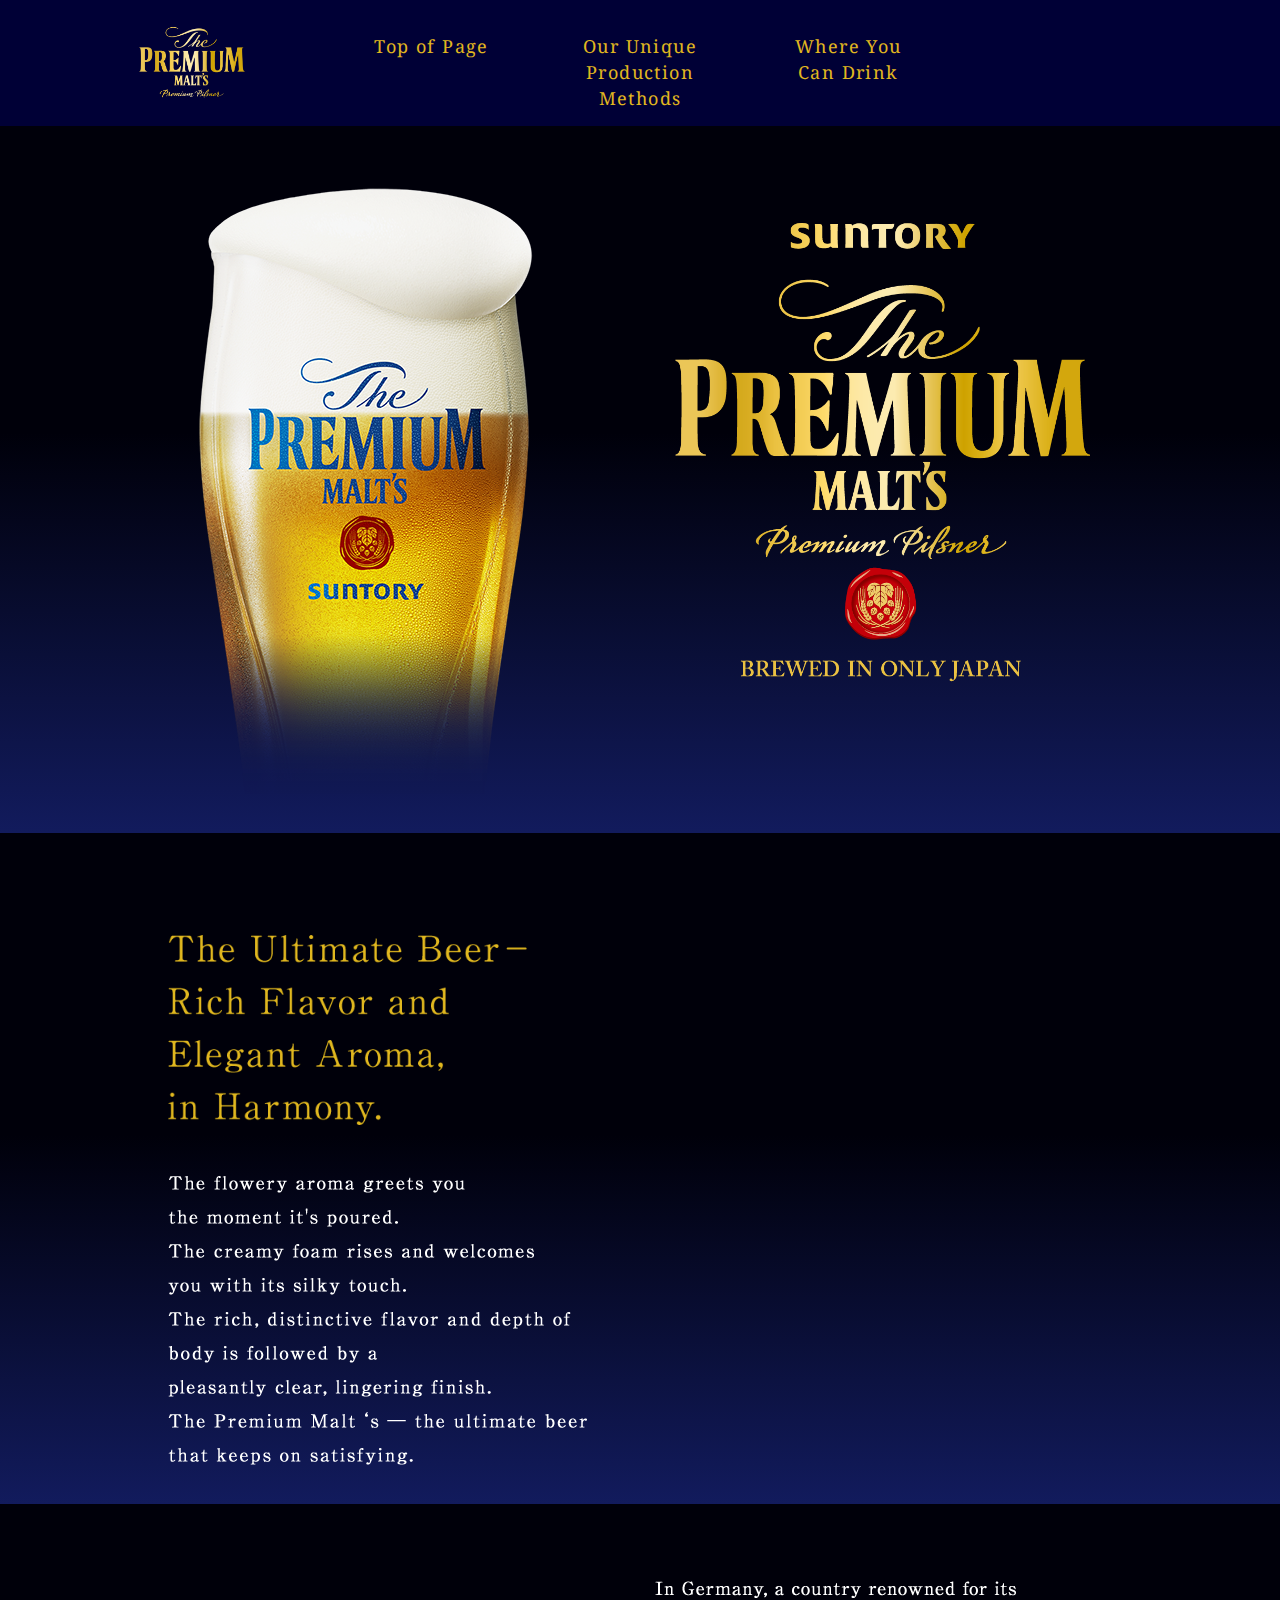
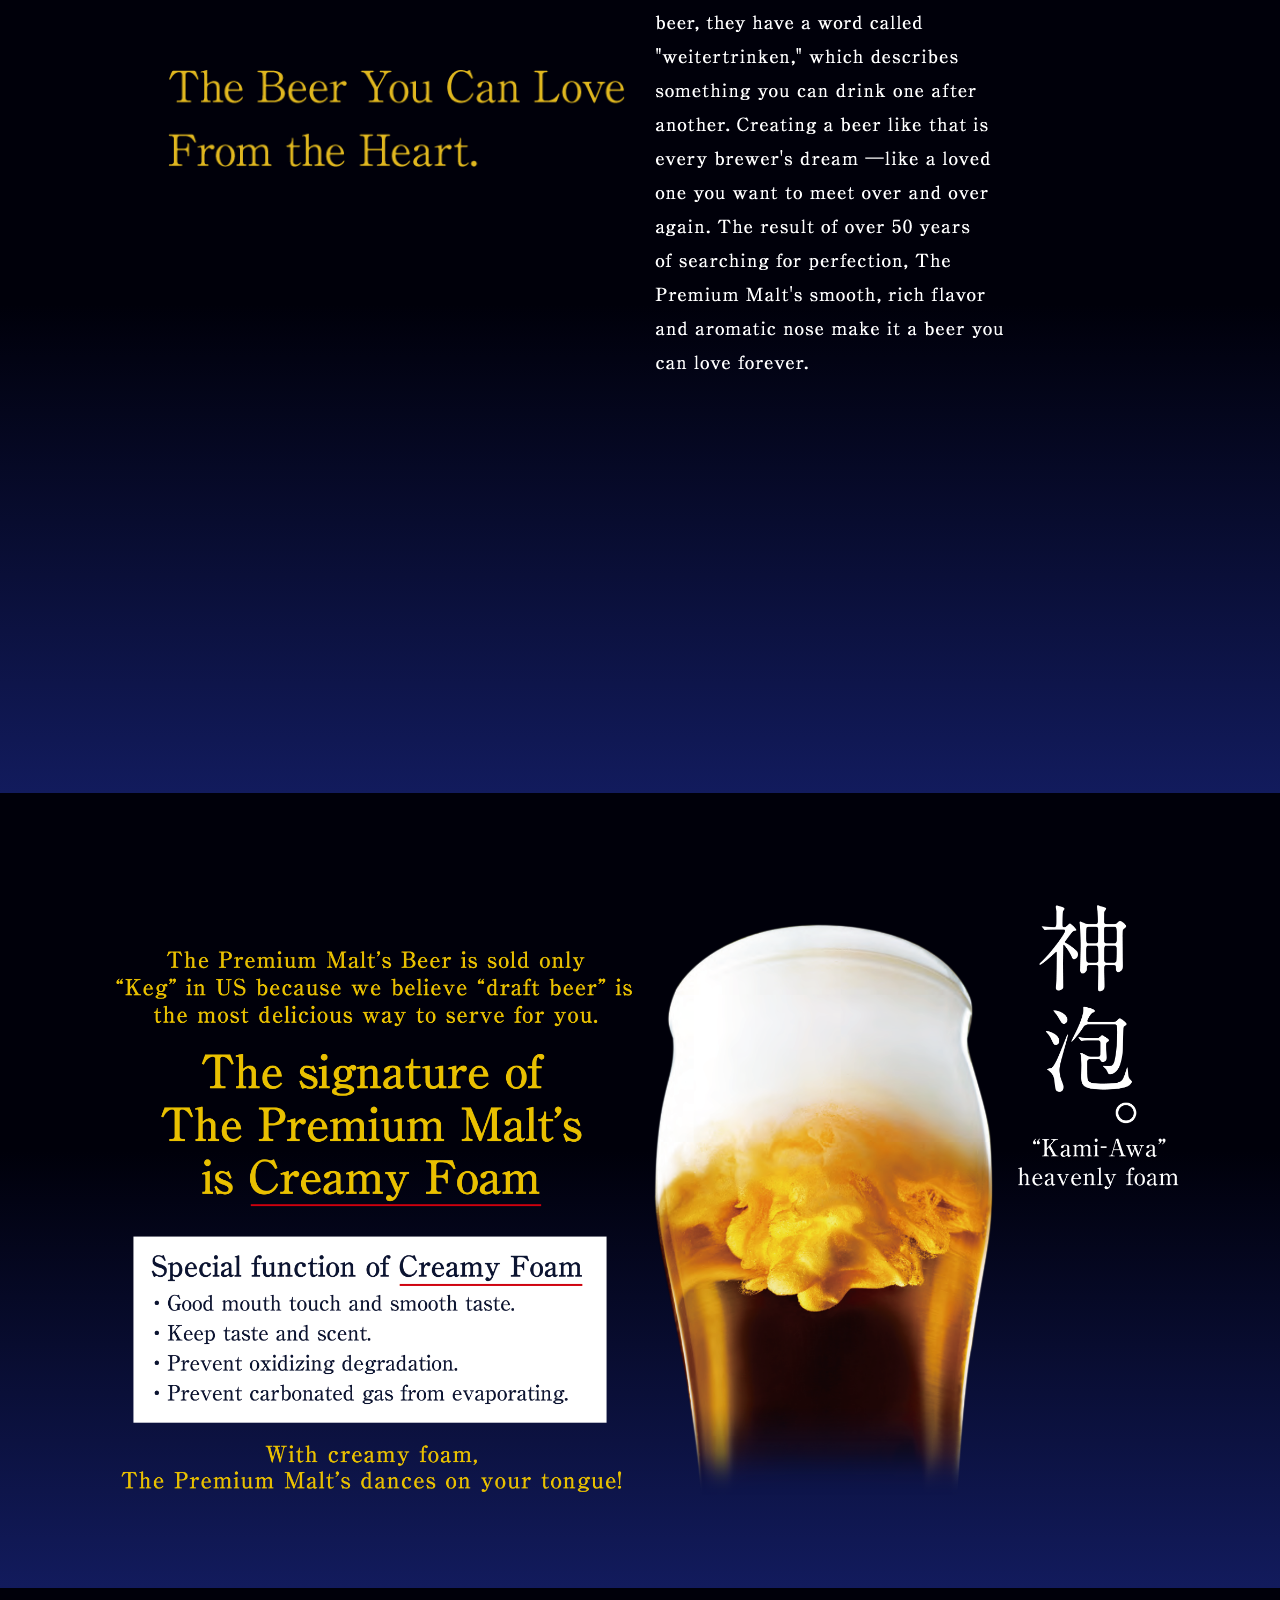
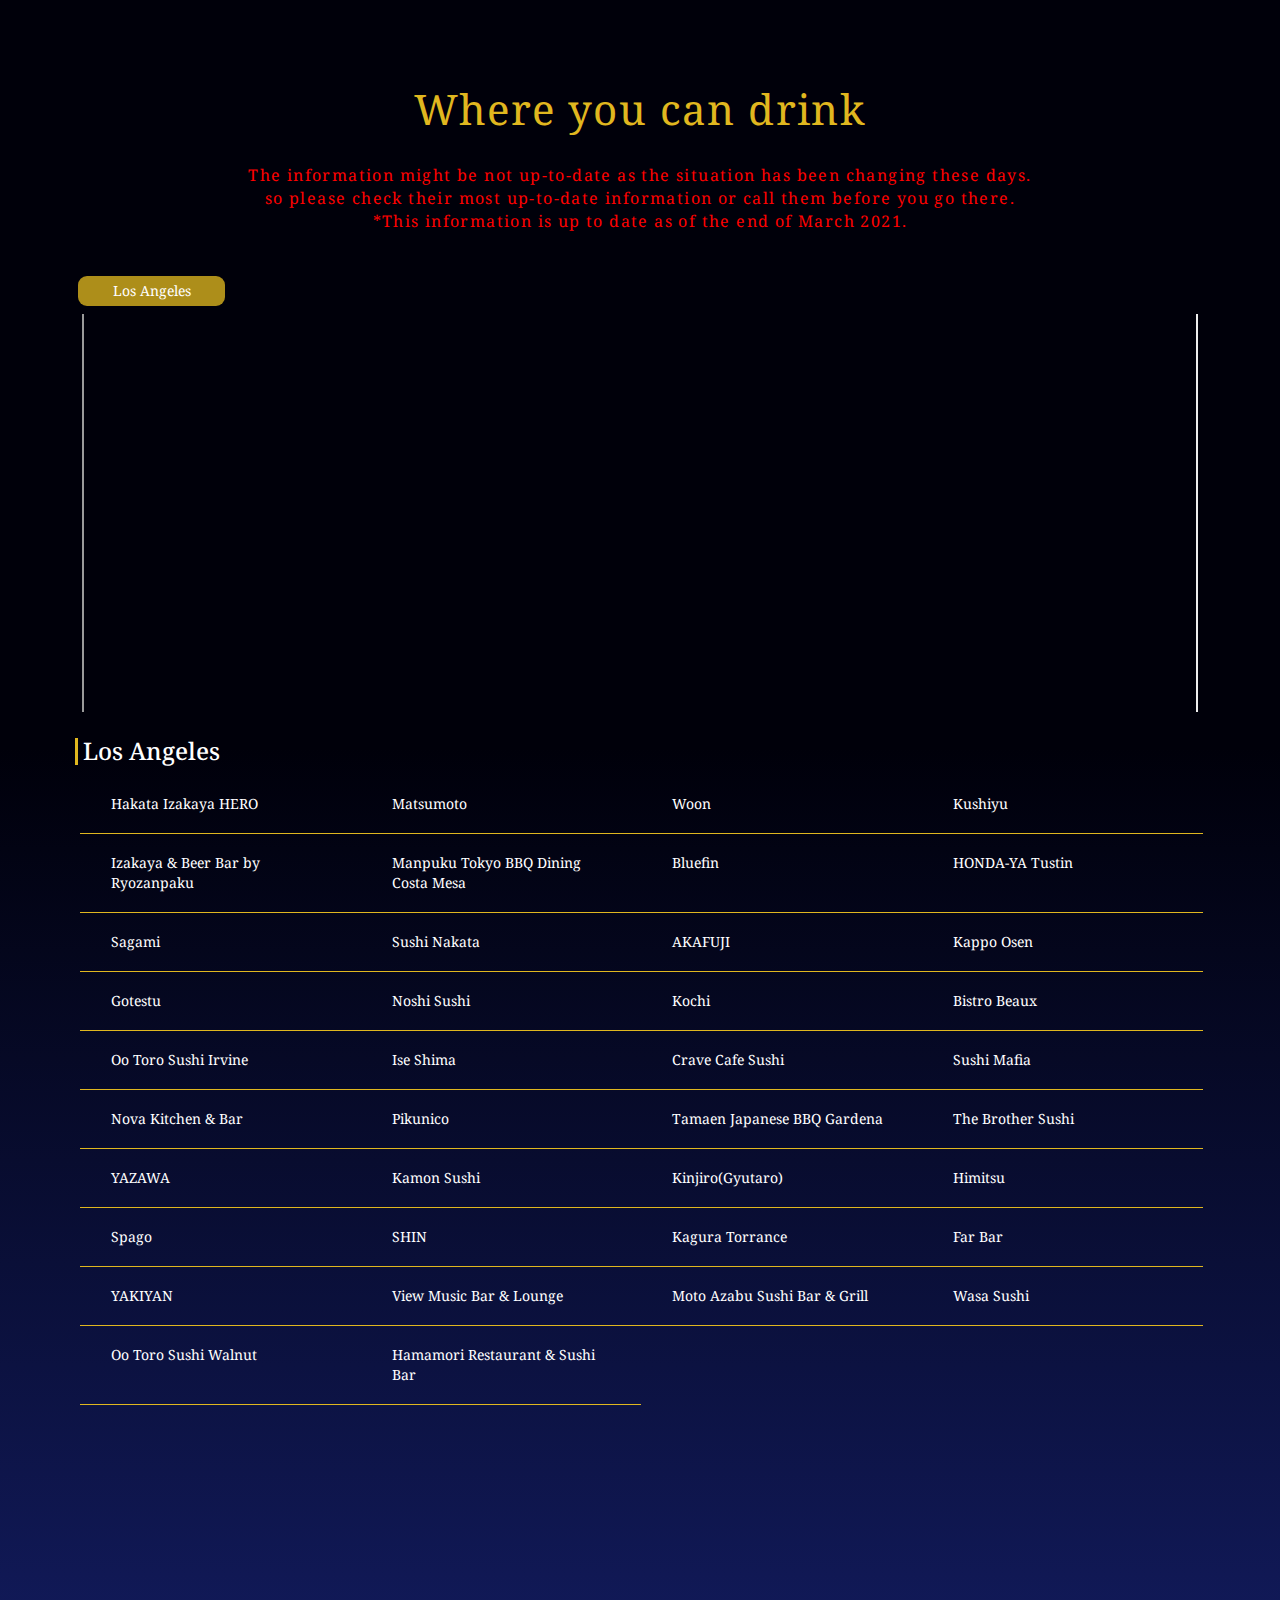
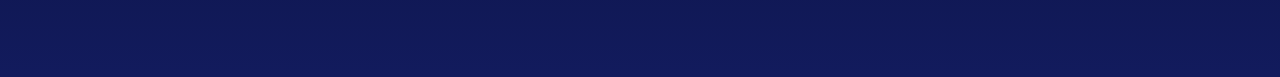
==== commit b14db96e: "fifth" ====
--- a/top.html
+++ b/top.html
@@ -238,7 +238,7 @@
     </div>
   </section-->
   </div>
-  <div id="3">
+  <div id="map_jump">
 
   </div>
   <section>
@@ -246,7 +246,7 @@
     <p style="text-align:center;padding-bottom:2vw;font-size:16px;color: #ff0000 !important;">
       The information might be not up-to-date as the situation has been changing these days. <br>
       so please check their most up-to-date information or call them before you go there.  <br>
-      *This information is up to date as of the end of September 2020.</p>
+      *This information is up to date as of the end of March 2021.</p>
     <div class="container">
 
 
@@ -306,10 +306,6 @@
           <iframe src="https://www.google.com/maps/embed?pb=!1m18!1m12!1m3!1d3311.0613203064936!2d-117.93399968441985!3d33.91382133245857!2m3!1f0!2f0!3f0!3m2!1i1024!2i768!4f13.1!3m3!1m2!1s0x80dd2bb7d80b5f5f%3A0xd67ee3f5dcf2e16f!2sAkafuji!5e0!3m2!1sja!2sus!4v1600485765909!5m2!1sja!2sus"
             width="100%" height="450" frameborder="0" style="border:0;" allowfullscreen=""></iframe>
         </div>
-        <div id="HoKeeCafeArcadia" class="mapcontent">
-          <iframe src="https://www.google.com/maps/embed?pb=!1m18!1m12!1m3!1d3303.5425105924796!2d-118.05333658441648!3d34.106858522296655!2m3!1f0!2f0!3f0!3m2!1i1024!2i768!4f13.1!3m3!1m2!1s0x80c2dbb75c9c8985%3A0x4ec5b59833306809!2sHo%20Kee%20Cafe!5e0!3m2!1sja!2sus!4v1600485785651!5m2!1sja!2sus"
-            width="100%" height="450" frameborder="0" style="border:0;" allowfullscreen=""></iframe>
-        </div>
         <div id="KappoOsen" class="mapcontent">
           <iframe src="https://www.google.com/maps/embed?pb=!1m18!1m12!1m3!1d3306.926146392379!2d-118.495476484418!3d34.02010662686967!2m3!1f0!2f0!3f0!3m2!1i1024!2i768!4f13.1!3m3!1m2!1s0x80c2a5b563b4c545%3A0x49a450ff66b602e8!2sKappo%20osen!5e0!3m2!1sja!2sus!4v1600485805148!5m2!1sja!2sus"
             width="100%" height="450" frameborder="0" style="border:0;" allowfullscreen=""></iframe>
@@ -322,10 +318,6 @@
           <iframe src="https://www.google.com/maps/embed?pb=!1m18!1m12!1m3!1d3304.7423555862147!2d-118.30758588441705!3d34.07611832391821!2m3!1f0!2f0!3f0!3m2!1i1024!2i768!4f13.1!3m3!1m2!1s0x80c2b8a3d826b833%3A0xe5615a3a9851982e!2snoshi%20sushi!5e0!3m2!1sja!2sus!4v1600485842847!5m2!1sja!2sus"
             width="100%" height="450" frameborder="0" style="border:0;" allowfullscreen=""></iframe>
         </div>
-        <div id="IzakayaSasaya" class="mapcontent">
-          <iframe src="https://www.google.com/maps/embed?pb=!1m18!1m12!1m3!1d3305.9696147921204!2d-118.45673658441767!3d34.04465052557684!2m3!1f0!2f0!3f0!3m2!1i1024!2i768!4f13.1!3m3!1m2!1s0x80c2bb6f0af70fdd%3A0x1257418005eea264!2zSXpha2F5YSBTYXNheWEg5bGF6YWS5bGLIOalvealveWutg!5e0!3m2!1sja!2sus!4v1600485864752!5m2!1sja!2sus"
-            width="100%" height="450" frameborder="0" style="border:0;" allowfullscreen=""></iframe>
-        </div>
         <div id="Kochi" class="mapcontent">
           <iframe src="https://www.google.com/maps/embed?pb=!1m18!1m12!1m3!1d3304.6536688952187!2d-118.37861938441716!3d34.07839132379833!2m3!1f0!2f0!3f0!3m2!1i1024!2i768!4f13.1!3m3!1m2!1s0x80c2beb39d4521b1%3A0xe748316e428ea52b!2sKOCHI!5e0!3m2!1sja!2sus!4v1600485898971!5m2!1sja!2sus"
             width="100%" height="450" frameborder="0" style="border:0;" allowfullscreen=""></iframe>
@@ -350,18 +342,10 @@
           <iframe src="https://www.google.com/maps/embed?pb=!1m18!1m12!1m3!1d3316.6605830253866!2d-118.18610478442241!3d33.7694357400271!2m3!1f0!2f0!3f0!3m2!1i1024!2i768!4f13.1!3m3!1m2!1s0x80dd31cb35cdbe35%3A0xba0ef05d11c20a17!2sSushi%20Mafia!5e0!3m2!1sja!2sus!4v1600486100812!5m2!1sja!2sus"
             width="100%" height="450" frameborder="0" style="border:0;" allowfullscreen=""></iframe>
         </div>
-        <div id="TokyoCube" class="mapcontent">
-          <iframe src="https://www.google.com/maps/embed?pb=!1m18!1m12!1m3!1d3302.709610744721!2d-118.34951458441614!3d34.128183221170985!2m3!1f0!2f0!3f0!3m2!1i1024!2i768!4f13.1!3m3!1m2!1s0x80c2be54b9d4d7cb%3A0x477260bb76b21ee!2sTokyo%20Cube!5e0!3m2!1sja!2sus!4v1600486123204!5m2!1sja!2sus"
-            width="100%" height="450" frameborder="0" style="border:0;" allowfullscreen=""></iframe>
-        </div>
         <div id="NovaKitchen&Bar" class="mapcontent">
           <iframe src="https://www.google.com/maps/embed?pb=!1m18!1m12!1m3!1d3315.8985672338886!2d-117.91969668442218!3d33.78911743899706!2m3!1f0!2f0!3f0!3m2!1i1024!2i768!4f13.1!3m3!1m2!1s0x80dcd7ae6b263069%3A0x3f1a3c8d7af74fa2!2sNOVA%20Kitchen%20%26%20Bar!5e0!3m2!1sja!2sus!4v1600486144462!5m2!1sja!2sus"
             width="100%" height="450" frameborder="0" style="border:0;" allowfullscreen=""></iframe>
         </div>
-        <div id="INTERSTELLAR" class="mapcontent">
-          <iframe src="https://www.google.com/maps/embed?pb=!1m18!1m12!1m3!1d3307.1980620470745!2d-118.4984422844181!3d34.01312662723711!2m3!1f0!2f0!3f0!3m2!1i1024!2i768!4f13.1!3m3!1m2!1s0x80c2a57ae49af855%3A0x4acc87e85bca612b!2sInterstellar!5e0!3m2!1sja!2sus!4v1600486166560!5m2!1sja!2sus"
-            width="100%" height="450" frameborder="0" style="border:0;" allowfullscreen=""></iframe>
-        </div>
         <div id="Pikunico" class="mapcontent">
           <iframe src="https://www.google.com/maps/embed?pb=!1m18!1m12!1m3!1d3306.352251132284!2d-118.24288168441792!3d34.03483422609408!2m3!1f0!2f0!3f0!3m2!1i1024!2i768!4f13.1!3m3!1m2!1s0x80c2c71b324e1a03%3A0x42c1779426767837!2sPikunico!5e0!3m2!1sja!2sus!4v1600486200726!5m2!1sja!2sus"
             width="100%" height="450" frameborder="0" style="border:0;" allowfullscreen=""></iframe>
@@ -372,6 +356,54 @@
         </div>
 
 
+
+        <div id="TheBrotherSushi" class="mapcontent">
+          <iframe src="https://www.google.com/maps/embed?pb=!1m18!1m12!1m3!1d3301.1622069446157!2d-118.60046058434455!3d34.167770280574565!2m3!1f0!2f0!3f0!3m2!1i1024!2i768!4f13.1!3m3!1m2!1s0x80c29ebea685944b%3A0x2da91813063a5bc0!2s21418%20Ventura%20Blvd%2C%20Woodland%20Hills%2C%20CA%2091364!5e0!3m2!1sja!2sus!4v1615093875408!5m2!1sja!2sus" width="600" height="450" style="border:0;" allowfullscreen="" loading="lazy"></iframe>
+        </div>
+        <div id="Yazawa" class="mapcontent">
+          <iframe src="https://www.google.com/maps/embed?pb=!1m18!1m12!1m3!1d3305.01544295007!2d-118.40902868434671!3d34.069118380601424!2m3!1f0!2f0!3f0!3m2!1i1024!2i768!4f13.1!3m3!1m2!1s0x80c2bc0839e271e9%3A0xc47f5403cc48c817!2s9669%20S%20Santa%20Monica%20Blvd%2C%20Beverly%20Hills%2C%20CA%2090210!5e0!3m2!1sja!2sus!4v1615094214677!5m2!1sja!2sus" width="600" height="450" style="border:0;" allowfullscreen="" loading="lazy"></iframe>
+        </div>
+        <div id="KamonSushi" class="mapcontent">
+          <iframe src="https://www.google.com/maps/embed?pb=!1m18!1m12!1m3!1d3308.0679575819213!2d-117.91768178434843!3d33.99078818062283!2m3!1f0!2f0!3f0!3m2!1i1024!2i768!4f13.1!3m3!1m2!1s0x80c32a7b654cf7c7%3A0xca9dd9bc06c0b650!2s17855%20Colima%20Rd%2C%20City%20of%20Industry%2C%20CA%2091748!5e0!3m2!1sja!2sus!4v1615094253471!5m2!1sja!2sus" width="600" height="450" style="border:0;" allowfullscreen="" loading="lazy"></iframe>
+        </div>
+        <div id="Kinjiro" class="mapcontent">
+          <iframe src="https://www.google.com/maps/embed?pb=!1m18!1m12!1m3!1d3305.875750318402!2d-118.24077988434722!3d34.04705818060735!2m3!1f0!2f0!3f0!3m2!1i1024!2i768!4f13.1!3m3!1m2!1s0x80c2c638692f07f9%3A0xce7ea717215f724f!2z6YeR5qyh6YOO!5e0!3m2!1sja!2sus!4v1615094323454!5m2!1sja!2sus" width="600" height="450" style="border:0;" allowfullscreen="" loading="lazy"></iframe>
+        </div>
+        <div id="Himitsu" class="mapcontent">
+          <iframe src="https://www.google.com/maps/embed?pb=!1m18!1m12!1m3!1d3352.0921135950257!2d-117.27462258437221!3d32.84281268095214!2m3!1f0!2f0!3f0!3m2!1i1024!2i768!4f13.1!3m3!1m2!1s0x80dc03e3766552e7%3A0xa7a20ff9006fdf67!2s1030%20Torrey%20Pines%20Rd%2C%20La%20Jolla%2C%20CA%2092037!5e0!3m2!1sja!2sus!4v1615094365046!5m2!1sja!2sus" width="600" height="450" style="border:0;" allowfullscreen="" loading="lazy"></iframe>
+        </div>
+        <div id="Spago" class="mapcontent">
+          <iframe src="https://www.google.com/maps/embed?pb=!1m18!1m12!1m3!1d3305.071907817871!2d-118.39974048434675!3d34.06767088060171!2m3!1f0!2f0!3f0!3m2!1i1024!2i768!4f13.1!3m3!1m2!1s0x80c2bbfede56445b%3A0x6c03aea9853dd187!2s176%20N%20Canon%20Dr%2C%20Beverly%20Hills%2C%20CA%2090210!5e0!3m2!1sja!2sus!4v1615094412115!5m2!1sja!2sus" width="600" height="450" style="border:0;" allowfullscreen="" loading="lazy"></iframe>
+        </div>
+        <div id="Shin" class="mapcontent">
+          <iframe src="https://www.google.com/maps/embed?pb=!1m18!1m12!1m3!1d3303.7572608334704!2d-118.3476823843461!3d34.1013583805926!2m3!1f0!2f0!3f0!3m2!1i1024!2i768!4f13.1!3m3!1m2!1s0x80c2bf2087fb0da3%3A0x825ee98880619dde!2s1655%20N%20La%20Brea%20Ave%2C%20Los%20Angeles%2C%20CA%2090028!5e0!3m2!1sja!2sus!4v1615094450815!5m2!1sja!2sus" width="600" height="450" style="border:0;" allowfullscreen="" loading="lazy"></iframe>
+        </div>
+        <div id="KaguraTorrance" class="mapcontent">
+          <iframe src="https://www.google.com/maps/embed?pb=!1m18!1m12!1m3!1d3314.2543495606874!2d-118.31638138435173!3d33.83155068066651!2m3!1f0!2f0!3f0!3m2!1i1024!2i768!4f13.1!3m3!1m2!1s0x80dd4abb09c224e3%3A0x793a53bad705401d!2s1652%20Cabrillo%20Ave%2C%20Torrance%2C%20CA%2090501!5e0!3m2!1sja!2sus!4v1615094513309!5m2!1sja!2sus" width="600" height="450" style="border:0;" allowfullscreen="" loading="lazy"></iframe>
+        </div>
+        <div id="FarBar" class="mapcontent">
+          <iframe src="https://www.google.com/maps/embed?pb=!1m18!1m12!1m3!1d3305.770851987164!2d-118.24164818434714!3d34.04974868060666!2m3!1f0!2f0!3f0!3m2!1i1024!2i768!4f13.1!3m3!1m2!1s0x80c2c647954fac53%3A0x1115cc7170b72d64!2s347%20E%201st%20St%2C%20Los%20Angeles%2C%20CA%2090012!5e0!3m2!1sja!2sus!4v1615094619993!5m2!1sja!2sus" width="600" height="450" style="border:0;" allowfullscreen="" loading="lazy"></iframe>
+        </div>
+        <div id="Yakikan" class="mapcontent">
+          <iframe src="https://www.google.com/maps/embed?pb=!1m18!1m12!1m3!1d3308.0784609607863!2d-117.93454888434833!3d33.99051838062278!2m3!1f0!2f0!3f0!3m2!1i1024!2i768!4f13.1!3m3!1m2!1s0x80c2d5858d61d8bf%3A0x34077d5b599e28!2s17188%20Colima%20Rd%20Ste%20C%2C%20Hacienda%20Heights%2C%20CA%2091745!5e0!3m2!1sja!2sus!4v1615094669169!5m2!1sja!2sus" width="600" height="450" style="border:0;" allowfullscreen="" loading="lazy"></iframe>
+        </div>
+        <div id="ViewMusicBar&Lounge" class="mapcontent">
+          <iframe src="https://www.google.com/maps/embed?pb=!1m18!1m12!1m3!1d3313.325702659016!2d-118.30208038435126!3d33.85549608065995!2m3!1f0!2f0!3f0!3m2!1i1024!2i768!4f13.1!3m3!1m2!1s0x80c2b556223102c5%3A0x40bebe1bd35709ac!2s1431%20W%20Knox%20St%20%23300%2C%20Torrance%2C%20CA%2090501!5e0!3m2!1sja!2sus!4v1615094723482!5m2!1sja!2sus" width="600" height="450" style="border:0;" allowfullscreen="" loading="lazy"></iframe>
+        </div>
+        <div id="MotoAzabuSushiBar&Grill" class="mapcontent">
+          <iframe src="https://www.google.com/maps/embed?pb=!1m18!1m12!1m3!1d3308.368520657243!2d-118.46319528434859!3d33.9830668806248!2m3!1f0!2f0!3f0!3m2!1i1024!2i768!4f13.1!3m3!1m2!1s0x80c2ba97891faf01%3A0x77ddde010869c530!2s517%20W%20Washington%20Blvd%20Fl%202%2C%20Marina%20Del%20Rey%2C%20CA%2090292!5e0!3m2!1sja!2sus!4v1615094993834!5m2!1sja!2sus" width="600" height="450" style="border:0;" allowfullscreen="" loading="lazy"></iframe>
+        </div>
+        <div id="WasaSushi" class="mapcontent">
+          <iframe src="https://www.google.com/maps/embed?pb=!1m18!1m12!1m3!1d3321.7357909444827!2d-117.86227468479585!3d33.63809198072053!2m3!1f0!2f0!3f0!3m2!1i1024!2i768!4f13.1!3m3!1m2!1s0x80dcde235a53880f%3A0xf3b22c46e5b2e1a4!2s1346%20Bison%20Ave%2C%20Newport%20Beach%2C%20CA%2092660!5e0!3m2!1sja!2sus!4v1615102141671!5m2!1sja!2sus" width="600" height="450" style="border:0;" allowfullscreen="" loading="lazy"></iframe>
+        </div>
+        <div id="OoToroSushiWalnut" class="mapcontent">
+          <iframe src="https://www.google.com/maps/embed?pb=!1m18!1m12!1m3!1d3308.1647626331137!2d-117.8729370843484!3d33.98830148062341!2m3!1f0!2f0!3f0!3m2!1i1024!2i768!4f13.1!3m3!1m2!1s0x80c32b04601aaaab%3A0x4caecefdc98c0b25!2s1569%20Fairway%20Dr%20%23%20126A%2C%20Walnut%2C%20CA%2091789!5e0!3m2!1sja!2sus!4v1615095029801!5m2!1sja!2sus" width="600" height="450" style="border:0;" allowfullscreen="" loading="lazy"></iframe>
+        </div>
+        <div id="HamamoriRestaurant&SushiBar" class="mapcontent">
+          <iframe src="https://www.google.com/maps/embed?pb=!1m18!1m12!1m3!1d3319.6355468456672!2d-117.89468868435459!3d33.69249998070521!2m3!1f0!2f0!3f0!3m2!1i1024!2i768!4f13.1!3m3!1m2!1s0x80dcdf3a7c639513%3A0xb730132cac8c837d!2sHamamori%20Restaurant%20and%20Sushi%20Bar!5e0!3m2!1sja!2sus!4v1615095106752!5m2!1sja!2sus" width="600" height="450" style="border:0;" allowfullscreen="" loading="lazy"></iframe>
+        </div>
+
+
         <div id="LosAngelesArea" class="mapcontent" style="width: 100%; overflow: hidden; height: 398px;">
           <iframe src="https://www.google.com/maps/d/u/2/embed?mid=1OV4YXCJqe6fOIi1jMBfWkA6RuUT4Qv1U" width="100%" height="450" style="margin-top:-55px;"></iframe>
 
@@ -379,7 +411,7 @@
 
 
         <!-- Hawaii -->
-        <div id="RestaurantSuntory" class="mapcontent">
+        <!-- <div id="RestaurantSuntory" class="mapcontent">
           <iframe
             src="https://www.google.com/maps/embed?pb=!1m18!1m12!1m3!1d3717.82259146254!2d-157.83141528506326!3d21.278488985863564!2m3!1f0!2f0!3f0!3m2!1i1024!2i768!4f13.1!3m3!1m2!1s0x7c0072758e27ee99%3A0x5430ac15fac6995a!2sRestaurant%20Suntory!5e0!3m2!1sen!2sus!4v1578294807440!5m2!1sen!2sus"
             width="100%" height="450" frameborder="0" style="border:0;" allowfullscreen=""></iframe>
@@ -461,7 +493,7 @@
         </div>
         <div id="HawaiiArea" class="mapcontent" style="width: 100%; overflow: hidden; height: 398px;">
           <iframe src="https://www.google.com/maps/d/u/0/embed?mid=1lt48Jl_SwnzIXDAk6bV4WqmNuAnvV9XC" width="100%" height="450" style="margin-top:-55px;"></iframe>
-        </div>
+        </div> -->
 
       </div>
 
@@ -484,86 +516,123 @@
               <div class="row button-spacing">
 
 
-                <div class="col-xs-6 col-sm-4 col-md-3 maplinks-visual">
-                  <button class="maplinks" onclick="openCityMap(event, 'HakataIzakayaHERO')">Hakata Izakaya HERO</button>
-                </div>
-                <div class="col-xs-6 col-sm-4 col-md-3 maplinks-visual">
-                  <button class="maplinks" onclick="openCityMap(event, 'Matsumoto')">Matsumoto</button>
-                </div>
-                <div class="col-xs-6 col-sm-4 col-md-3 maplinks-visual">
-                  <button class="maplinks" onclick="openCityMap(event, 'Woon')">Woon</button>
-                </div>
-                <div class="col-xs-6 col-sm-4 col-md-3 maplinks-visual">
-                  <button class="maplinks" onclick="openCityMap(event, 'Kushiyu')">Kushiyu</button>
-                </div>
-                <div class="col-xs-6 col-sm-4 col-md-3 maplinks-visual">
-                  <button class="maplinks" onclick="openCityMap(event, 'Izakaya&BeerBarbyRyozanpaku')">Izakaya & Beer Bar by Ryozanpaku</button>
-                </div>
-                <div class="col-xs-6 col-sm-4 col-md-3 maplinks-visual">
-                  <button class="maplinks" onclick="openCityMap(event, 'ManpukuTokyoBBQDiningCostaMesa')">Manpuku Tokyo BBQ Dining Costa Mesa</button>
-                </div>
-                <div class="col-xs-6 col-sm-4 col-md-3 maplinks-visual">
-                  <button class="maplinks" onclick="openCityMap(event, 'Bluefin')">Bluefin</button>
-                </div>
-                <div class="col-xs-6 col-sm-4 col-md-3 maplinks-visual">
-                  <button class="maplinks" onclick="openCityMap(event, 'HONDA-YATustin')">HONDA-YA Tustin</button>
-                </div>
-                <div class="col-xs-6 col-sm-4 col-md-3 maplinks-visual">
-                  <button class="maplinks" onclick="openCityMap(event, 'Sagami')">Sagami</button>
-                </div>
-                <div class="col-xs-6 col-sm-4 col-md-3 maplinks-visual">
-                  <button class="maplinks" onclick="openCityMap(event, 'SushiNakata')">Sushi Nakata</button>
-                </div>
-                <div class="col-xs-6 col-sm-4 col-md-3 maplinks-visual">
-                  <button class="maplinks" onclick="openCityMap(event, 'AKAFUJI')">AKAFUJI</button>
-                </div>
-                <div class="col-xs-6 col-sm-4 col-md-3 maplinks-visual">
-                  <button class="maplinks" onclick="openCityMap(event, 'HoKeeCafeArcadia')">Ho Kee Cafe Arcadia</button>
-                </div>
-                <div class="col-xs-6 col-sm-4 col-md-3 maplinks-visual">
-                  <button class="maplinks" onclick="openCityMap(event, 'KappoOsen')">Kappo Osen</button>
-                </div>
-                <div class="col-xs-6 col-sm-4 col-md-3 maplinks-visual">
-                  <button class="maplinks" onclick="openCityMap(event, 'Gotestu')">Gotestu</button>
-                </div>
-                <div class="col-xs-6 col-sm-4 col-md-3 maplinks-visual">
-                  <button class="maplinks" onclick="openCityMap(event, 'NoshiSushi')">Noshi Sushi</button>
-                </div>
-                <div class="col-xs-6 col-sm-4 col-md-3 maplinks-visual">
-                  <button class="maplinks" onclick="openCityMap(event, 'IzakayaSasaya')">Izakaya Sasaya</button>
-                </div>
-                <div class="col-xs-6 col-sm-4 col-md-3 maplinks-visual">
-                  <button class="maplinks" onclick="openCityMap(event, 'Kochi')">Kochi</button>
-                </div>
-                <div class="col-xs-6 col-sm-4 col-md-3 maplinks-visual">
-                  <button class="maplinks" onclick="openCityMap(event, 'BistroBeaux')">Bistro Beaux</button>
-                </div>
-                <div class="col-xs-6 col-sm-4 col-md-3 maplinks-visual">
-                  <button class="maplinks" onclick="openCityMap(event, 'OoToroSushiIrvine')">Oo Toro Sushi Irvine</button>
-                </div>
-                <div class="col-xs-6 col-sm-4 col-md-3 maplinks-visual">
-                  <button class="maplinks" onclick="openCityMap(event, 'IseShima')">Ise Shima</button>
-                </div>
-                <div class="col-xs-6 col-sm-4 col-md-3 maplinks-visual">
-                  <button class="maplinks" onclick="openCityMap(event, 'CraveCafeSushi')">Crave Cafe Sushi</button>
-                </div>
-                <div class="col-xs-6 col-sm-4 col-md-3 maplinks-visual">
-                  <button class="maplinks" onclick="openCityMap(event, 'SushiMafia')">Sushi Mafia</button>
-                </div>
-                <div class="col-xs-6 col-sm-4 col-md-3 maplinks-visual">
-                  <button class="maplinks" onclick="openCityMap(event, 'TokyoCube')">Tokyo Cube</button>
-                </div>
-                <div class="col-xs-6 col-sm-4 col-md-3 maplinks-visual">
-                  <button class="maplinks" onclick="openCityMap(event, 'NovaKitchen&Bar')">Nova Kitchen & Bar</button>
-                </div>
-                <div class="col-xs-6 col-sm-4 col-md-3 maplinks-visual">
-                  <button class="maplinks" onclick="openCityMap(event, 'INTERSTELLAR')">INTERSTELLAR</button>
-                </div>
-                <div class="col-xs-6 col-sm-4 col-md-3 maplinks-visual">
-                  <button class="maplinks" onclick="openCityMap(event, 'Pikunico')">Pikunico</button>
-                </div>
-                <div class="col-xs-6 col-sm-4 col-md-3 maplinks-visual">
-                  <button class="maplinks" onclick="openCityMap(event, 'TamaenJapaneseBBQGardena')">Tamaen Japanese BBQ Gardena</button>
+
+                <div class="col-xs-6 col-sm-4 col-md-3 maplinks-visual">
+                  <button class="maplinks" onclick="openCityMap(event, 'HakataIzakayaHERO'), location.href='#map_jump'">Hakata Izakaya HERO</button>
+                </div>
+                <div class="col-xs-6 col-sm-4 col-md-3 maplinks-visual">
+                  <button class="maplinks" onclick="openCityMap(event, 'Matsumoto'), location.href='#map_jump'">Matsumoto</button>
+                </div>
+                <div class="col-xs-6 col-sm-4 col-md-3 maplinks-visual">
+                  <button class="maplinks" onclick="openCityMap(event, 'Woon'), location.href='#map_jump'">Woon</button>
+                </div>
+                <div class="col-xs-6 col-sm-4 col-md-3 maplinks-visual">
+                  <button class="maplinks" onclick="openCityMap(event, 'Kushiyu'), location.href='#map_jump'">Kushiyu</button>
+                </div>
+                <div class="col-xs-6 col-sm-4 col-md-3 maplinks-visual">
+                  <button class="maplinks" onclick="openCityMap(event, 'Izakaya&BeerBarbyRyozanpaku'), location.href='#map_jump'">Izakaya & Beer Bar by Ryozanpaku</button>
+                </div>
+                <div class="col-xs-6 col-sm-4 col-md-3 maplinks-visual">
+                  <button class="maplinks" onclick="openCityMap(event, 'ManpukuTokyoBBQDiningCostaMesa'), location.href='#map_jump'">Manpuku Tokyo BBQ Dining Costa Mesa</button>
+                </div>
+                <div class="col-xs-6 col-sm-4 col-md-3 maplinks-visual">
+                  <button class="maplinks" onclick="openCityMap(event, 'Bluefin'), location.href='#map_jump'">Bluefin</button>
+                </div>
+                <div class="col-xs-6 col-sm-4 col-md-3 maplinks-visual">
+                  <button class="maplinks" onclick="openCityMap(event, 'HONDA-YATustin'), location.href='#map_jump'">HONDA-YA Tustin</button>
+                </div>
+                <div class="col-xs-6 col-sm-4 col-md-3 maplinks-visual">
+                  <button class="maplinks" onclick="openCityMap(event, 'Sagami'), location.href='#map_jump'">Sagami</button>
+                </div>
+                <div class="col-xs-6 col-sm-4 col-md-3 maplinks-visual">
+                  <button class="maplinks" onclick="openCityMap(event, 'SushiNakata'), location.href='#map_jump'">Sushi Nakata</button>
+                </div>
+                <div class="col-xs-6 col-sm-4 col-md-3 maplinks-visual">
+                  <button class="maplinks" onclick="openCityMap(event, 'AKAFUJI'), location.href='#map_jump'">AKAFUJI</button>
+                </div>
+                <div class="col-xs-6 col-sm-4 col-md-3 maplinks-visual">
+                  <button class="maplinks" onclick="openCityMap(event, 'KappoOsen'), location.href='#map_jump'">Kappo Osen</button>
+                </div>
+                <div class="col-xs-6 col-sm-4 col-md-3 maplinks-visual">
+                  <button class="maplinks" onclick="openCityMap(event, 'Gotestu'), location.href='#map_jump'">Gotestu</button>
+                </div>
+                <div class="col-xs-6 col-sm-4 col-md-3 maplinks-visual">
+                  <button class="maplinks" onclick="openCityMap(event, 'NoshiSushi'), location.href='#map_jump'">Noshi Sushi</button>
+                </div>
+                <div class="col-xs-6 col-sm-4 col-md-3 maplinks-visual">
+                  <button class="maplinks" onclick="openCityMap(event, 'Kochi'), location.href='#map_jump'">Kochi</button>
+                </div>
+                <div class="col-xs-6 col-sm-4 col-md-3 maplinks-visual">
+                  <button class="maplinks" onclick="openCityMap(event, 'BistroBeaux'), location.href='#map_jump'">Bistro Beaux</button>
+                </div>
+                <div class="col-xs-6 col-sm-4 col-md-3 maplinks-visual">
+                  <button class="maplinks" onclick="openCityMap(event, 'OoToroSushiIrvine'), location.href='#map_jump'">Oo Toro Sushi Irvine</button>
+                </div>
+                <div class="col-xs-6 col-sm-4 col-md-3 maplinks-visual">
+                  <button class="maplinks" onclick="openCityMap(event, 'IseShima'), location.href='#map_jump'">Ise Shima</button>
+                </div>
+                <div class="col-xs-6 col-sm-4 col-md-3 maplinks-visual">
+                  <button class="maplinks" onclick="openCityMap(event, 'CraveCafeSushi'), location.href='#map_jump'">Crave Cafe Sushi</button>
+                </div>
+                <div class="col-xs-6 col-sm-4 col-md-3 maplinks-visual">
+                  <button class="maplinks" onclick="openCityMap(event, 'SushiMafia'), location.href='#map_jump'">Sushi Mafia</button>
+                </div>
+                <div class="col-xs-6 col-sm-4 col-md-3 maplinks-visual">
+                  <button class="maplinks" onclick="openCityMap(event, 'NovaKitchen&Bar'), location.href='#map_jump'">Nova Kitchen & Bar</button>
+                </div>
+                <div class="col-xs-6 col-sm-4 col-md-3 maplinks-visual">
+                  <button class="maplinks" onclick="openCityMap(event, 'Pikunico'), location.href='#map_jump'">Pikunico</button>
+                </div>
+                <div class="col-xs-6 col-sm-4 col-md-3 maplinks-visual">
+                  <button class="maplinks" onclick="openCityMap(event, 'TamaenJapaneseBBQGardena'), location.href='#map_jump'">Tamaen Japanese BBQ Gardena</button>
+                </div>
+
+
+
+                <div class="col-xs-6 col-sm-4 col-md-3 maplinks-visual">
+                  <button class="maplinks" href="#3" onclick="openCityMap(event, 'TheBrotherSushi'), location.href='#map_jump'">The Brother Sushi</button>
+                </div>
+                <div class="col-xs-6 col-sm-4 col-md-3 maplinks-visual">
+                  <button class="maplinks" onclick="openCityMap(event, 'Yazawa'), location.href='#map_jump'">YAZAWA</button>
+                </div>
+                <div class="col-xs-6 col-sm-4 col-md-3 maplinks-visual">
+                  <button class="maplinks" onclick="openCityMap(event, 'KamonSushi'), location.href='#map_jump'">Kamon Sushi</button>
+                </div>
+                <div class="col-xs-6 col-sm-4 col-md-3 maplinks-visual">
+                  <button class="maplinks" onclick="openCityMap(event, 'Kinjiro'), location.href='#map_jump'">Kinjiro(Gyutaro)</button>
+                </div>
+                <div class="col-xs-6 col-sm-4 col-md-3 maplinks-visual">
+                  <button class="maplinks" onclick="openCityMap(event, 'Himitsu'), location.href='#map_jump'">Himitsu</button>
+                </div>
+                <div class="col-xs-6 col-sm-4 col-md-3 maplinks-visual">
+                  <button class="maplinks" onclick="openCityMap(event, 'Spago'), location.href='#map_jump'">Spago</button>
+                </div>
+                <div class="col-xs-6 col-sm-4 col-md-3 maplinks-visual">
+                  <button class="maplinks" onclick="openCityMap(event, 'Shin'), location.href='#map_jump'">SHIN</button>
+                </div>
+                <div class="col-xs-6 col-sm-4 col-md-3 maplinks-visual">
+                  <button class="maplinks" onclick="openCityMap(event, 'KaguraTorrance'), location.href='#map_jump'">Kagura Torrance</button>
+                </div>
+                <div class="col-xs-6 col-sm-4 col-md-3 maplinks-visual">
+                  <button class="maplinks" onclick="openCityMap(event, 'FarBar'), location.href='#map_jump'">Far Bar</button>
+                </div>
+                <div class="col-xs-6 col-sm-4 col-md-3 maplinks-visual">
+                  <button class="maplinks" onclick="openCityMap(event, 'Yakikan'), location.href='#map_jump'">YAKIYAN</button>
+                </div>
+                <div class="col-xs-6 col-sm-4 col-md-3 maplinks-visual">
+                  <button class="maplinks" onclick="openCityMap(event, 'ViewMusicBar&Lounge'), location.href='#map_jump'">View Music Bar & Lounge</button>
+                </div>
+                <div class="col-xs-6 col-sm-4 col-md-3 maplinks-visual">
+                  <button class="maplinks" onclick="openCityMap(event, 'MotoAzabuSushiBar&Grill'), location.href='#map_jump'">Moto Azabu Sushi Bar & Grill</button>
+                </div>
+                <div class="col-xs-6 col-sm-4 col-md-3 maplinks-visual">
+                  <button class="maplinks" onclick="openCityMap(event, 'WasaSushi'), location.href='#map_jump'">Wasa Sushi</button>
+                </div>
+                <div class="col-xs-6 col-sm-4 col-md-3 maplinks-visual">
+                  <button class="maplinks" onclick="openCityMap(event, 'OoToroSushiWalnut'), location.href='#map_jump'">Oo Toro Sushi Walnut</button>
+                </div>
+                <div class="col-xs-6 col-sm-4 col-md-3 maplinks-visual">
+                  <button class="maplinks" onclick="openCityMap(event, 'HamamoriRestaurant&SushiBar'), location.href='#map_jump'">Hamamori Restaurant & Sushi Bar</button>
                 </div>
 
               </div>
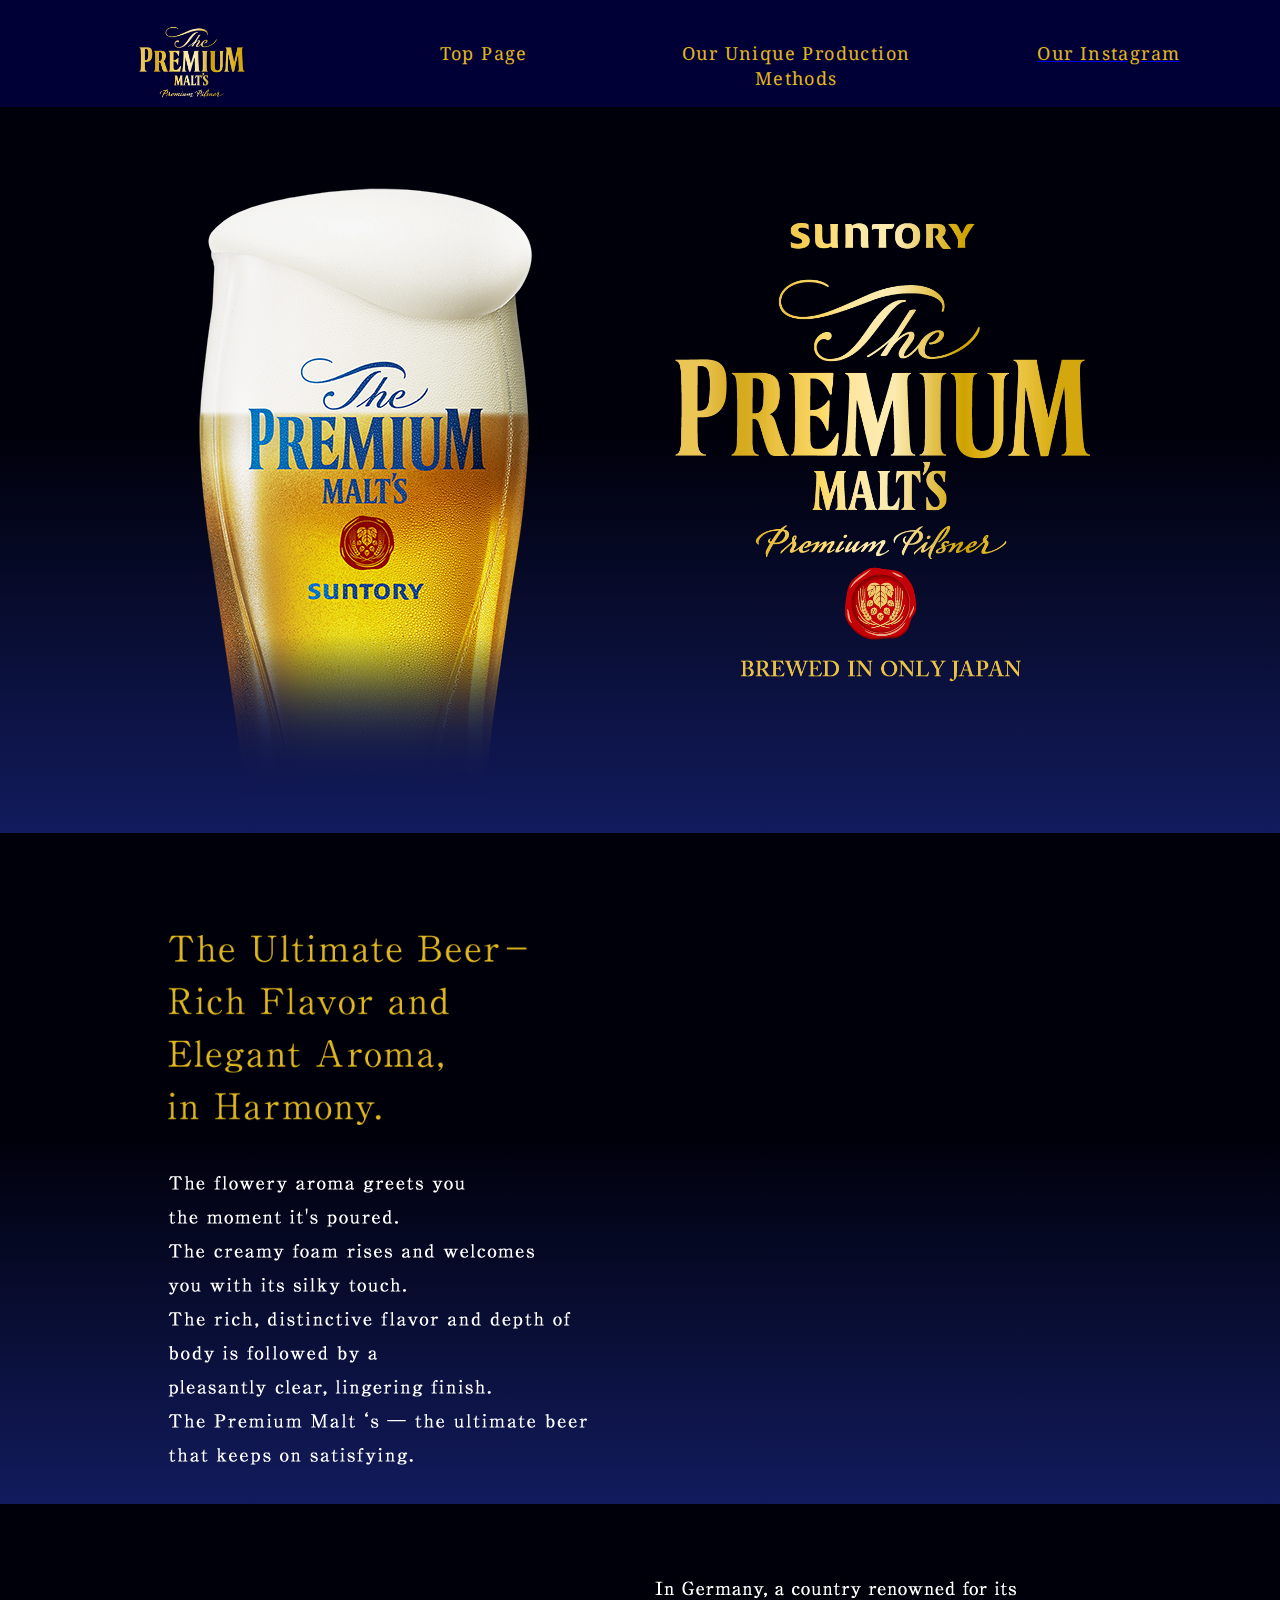
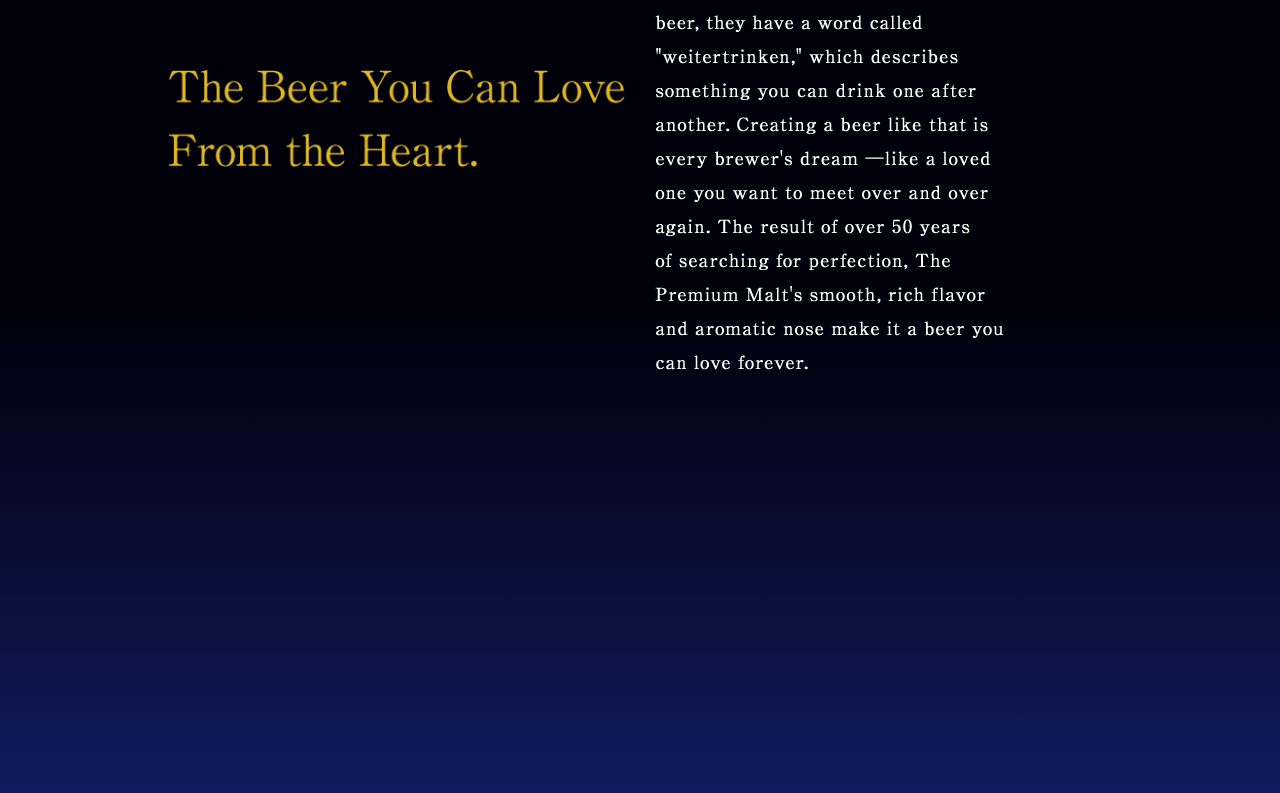
==== commit f0eaefec: "Initial Commit" ====
--- a/top.html
+++ b/top.html
@@ -23,66 +23,10 @@
 </head>
 
 <body>
-  <div id="1" style="top:0px;position:absolute;z-index:-1;visibility:hidden;">
-  </div>
-  <!--header class="l-header" style="position:fixed;top:0;min-height:115px;">
-            <div class="l-gnavi">
-              <p class="l-gnavi-logo" style="margin-bottom:10px;"><img src="img/nav-logo.png" alt="THE PREMIUM MALT'S" style="width:115%" ></p>
-              <ul class="l-gnavi-ul">
-                <li class="l-gnavi01"><a href="#1"><span><img src="img/nav-gnavi01.png" alt="Top of Page"></span></a></li>
-                <li class="l-gnavi02"><a href="#2"><span><img src="img/nav-gnavi02.png" alt="Our Unique Production Methods"></span></a></li>
-                <li class="l-gnavi03"><a href="#3"><span><img src="img/Where_you_can_drink_e.png" alt="History of The Premium Malt's"></span></a></li>
+  <div id="1" style="top:0px;position:absolute;z-index:-1;visibility:hidden;"></div>
 
-              </ul>
-            </div>
-          </header-->
-  <!--div style="position:fixed;margin-bottom:50px;z-index:5;text-align:center;">
-  <ul class="list-inline nav-justified menu-btn test1">
-    <li class="test"><a href="#"><img src="img/Suntory_logo_03.png" alt="" class="img-responsive" style="height: 50px;"></a></li>
-    <li class="test"><a href="#">Top of Page</a></li>
-    <li class="test"><a href="#">Our Unique Production Methods</a></li>
-    <li class="test"><a href="#">Where you can drink</a></li>
-  </ul>
-  </div>
+<!-- 変更05/14/21 -->
 
-
-</div-->
-  <div class="container-fluid">
-    <div class="row menu-btn container-fluid" style="min-height:90px;margin-bottom:1.5vw;font-size:15px;text-align:center;position:absolute;width:100%;top:0;">
-      <div class="col-lg-1 col-md-1 col-sm-1 col-xs-0">
-
-      </div>
-      <div class="col-lg-2 col-md-2 col-sm-2 hidden-xs" style="text-align:center;padding-top:1.5em;">
-        <img src="img/nav-logo.png" alt="" class="">
-      </div>
-      <div class="glass"><a href="#1">
-          <div class="col-lg-2 col-md-2 col-sm-2 col-xs-12" style="margin-top:1.5vw;height:100%;">
-            <p style="color:#E0B71F !important;margin: 0;">Top of Page</p>
-            <!--img src="img/nav-gnavi01.png" class="img-responsive" alt=""-->
-          </div>
-        </a>
-      </div>
-      <div class="glass"><a href="#2">
-          <div class="col-lg-2 col-md-2 col-sm-2 col-xs-12" style="margin-top:1.5vw;">
-            <p style="color:#E0B71F !important;margin: 0;">Our Unique Production Methods</p>
-            <!--img src="img/nav-gnavi02.png" alt="" class="img-responsive"-->
-          </div>
-        </a>
-      </div>
-      <div class="glass" style="">
-        <a href="#3">
-          <div class="col-lg-2 col-md-2 col-sm-2 col-xs-12" style="margin-top:1.5vw;margin: 0;">
-            <p style="color:#E0B71F !important;">Where You Can Drink</p>
-            <!--img src="img/Where_you_can_drink_e.png" alt="" class="img-responsive"-->
-          </div>
-        </a>
-      </div>
-      <div class="col-lg-1 col-md-1 col-sm-1 col-xs-0">
-
-      </div>
-
-    </div>
-  </div>
   <div class="container-fluid">
     <div class="row menu-btn container-fluid" style="min-height:90px;margin-bottom:1.5vw;font-size:15px;text-align:center;position:fixed;width:100%;z-index:5;top:0;">
       <div class="col-lg-1 col-md-1 col-sm-1 col-xs-0">
@@ -92,30 +36,37 @@
         <img src="img/suntory_image/logo_new01.png" alt="" class="img-responsive" style="max-height:80px;">
       </div>
       <div class="glass"><a href="#1">
-          <div class="col-lg-2 col-md-2 col-sm-2 col-xs-12" style="margin-top:1.5vw;height:100%;">
-            <p style="color:#E0B71F !important;margin: 0;">Top of Page</p>
+          <div class="col-lg-3 col-md-3 col-sm-3 col-xs-12" style="margin-top:2.0vw;height:100%;">
+            <p style="color:#E0B71F !important;margin: 0;">Top Page</p>
             <!--img src="img/nav-gnavi01.png" class="img-responsive" alt=""-->
           </div>
         </a>
       </div>
       <div class="glass"><a href="#2">
-          <div class="col-lg-2 col-md-2 col-sm-2 col-xs-12" style="margin-top:1.5vw;">
+          <div class="col-lg-3 col-md-3 col-sm-3 col-xs-12" style="margin-top:2.0vw;">
             <p style="color:#E0B71F !important;margin: 0;">Our Unique Production Methods</p>
             <!--img src="img/nav-gnavi02.png" alt="" class="img-responsive"-->
           </div>
         </a>
       </div>
-      <div class="glass" style="">
-        <a href="#3">
+      <div class="glass"><a href="#2">
+          <div class="col-lg-3 col-md-3 col-sm-3 col-xs-12" style="margin-top:2.0vw;">
+            <a href="/lp.html"><p style="color:#E0B71F !important;margin: 0;">Our Instagram</p></a>
+            <!--img src="img/nav-gnavi02.png" alt="" class="img-responsive"-->
+          </div>
+        </a>
+      </div>
+      <!-- <div class="glass" style="">
+        <a href="#map_jump">
           <div class="col-lg-2 col-md-2 col-sm-2 col-xs-12" style="margin-top:1.5vw;">
-            <p style="color:#E0B71F !important;margin: 0;">Where You Can Drink</p>
+            <p style="color:#E0B71F !important;margin: 0;">Where You Can Drink</p> -->
             <!--img src="img/Where_you_can_drink_e.png" alt="" class="img-responsive"-->
-          </div>
+          <!-- </div>
         </a>
       </div>
       <div class="col-lg-1 col-md-1 col-sm-1 col-xs-0">
 
-      </div>
+</div> -->
 
     </div>
   </div>
@@ -204,554 +155,7 @@
       </div>
     </section>
     <!-- 4 -->
-    <section>
-      <div class="container">
-        <div class="row">
-          <div class="col-md-0 col-sm-0">
 
-          </div>
-          <div class="col-lg-12 col-md-12 col-sm-12 col-xs-12">
-            <img src="img/awa_image.png" alt="That's beer cappuccino, creamy beer foam info" class="img-responsive">
-          </div>
-
-          <div class="col-md-0 col-sm-0">
-
-          </div>
-        </div>
-      </div>
-    </section>
-    <!--5-->
-    <!--section id="3">
-    <div class="container">
-      <div class="row">
-        <div class="col-md-1">
-
-        </div>
-        <div class="col-md-10">
-          <img src="img/Suntory_image_04.jpg" alt="" class="img-responsive">
-        </div>
-
-        <div class="col-md-1">
-
-        </div>
-      </div>
-    </div>
-  </section-->
-  </div>
-  <div id="map_jump">
-
-  </div>
-  <section>
-    <p style="text-align:center;padding-bottom:0vw;font-size:42px;color: #E0B71F !important;">Where you can drink</p>
-    <p style="text-align:center;padding-bottom:2vw;font-size:16px;color: #ff0000 !important;">
-      The information might be not up-to-date as the situation has been changing these days. <br>
-      so please check their most up-to-date information or call them before you go there.  <br>
-      *This information is up to date as of the end of March 2021.</p>
-    <div class="container">
-
-
-
-      <!--Tabs -->
-      <div class="tab">
-        <button class="tablinks" onclick="openCity(event, 'Los Angeles');openCityMap(event, 'LosAngelesArea')" id="defaultOpen">Los Angeles</button>
-        <!-- <button class="tablinks" onclick="openCity(event, 'San Francisco')">San Francisco</button> -->
-        <!-- <button class="tablinks" onclick="openCity(event, 'Hawaii')">Hawaii</button> -->
-
-      </div>
-
-      <!-- Map box -->
-      <div>
-        <!-- LA Southbay -->
-        <div id="HakataIzakayaHERO" class="mapcontent">
-          <iframe src="https://www.google.com/maps/embed?pb=!1m18!1m12!1m3!1d3305.854964426106!2d-118.43735168441764!3d34.047591325421806!2m3!1f0!2f0!3f0!3m2!1i1024!2i768!4f13.1!3m3!1m2!1s0x80c2bbfe2dc87037%3A0x16baf4ceadfb81e3!2sHakata%20Izakaya%20HERO!5e0!3m2!1sja!2sus!4v1600478084306!5m2!1sja!2sus"
-            width="100%" height="450" frameborder="0" style="border:0;" allowfullscreen=""></iframe>
-        </div>
-        <div id="Matsumoto" class="mapcontent">
-          <iframe src="https://www.google.com/maps/embed?pb=!1m18!1m12!1m3!1d3304.7335963974892!2d-118.37491558441714!3d34.07634282390631!2m3!1f0!2f0!3f0!3m2!1i1024!2i768!4f13.1!3m3!1m2!1s0x80c2b94b2bd86c21%3A0x55339b7ac8934861!2sMatsumoto!5e0!3m2!1sja!2sus!4v1600485526452!5m2!1sja!2sus"
-            width="100%" height="450" frameborder="0" style="border:0;" allowfullscreen=""></iframe>
-        </div>
-        <div id="Woon" class="mapcontent">
-          <iframe src="https://www.google.com/maps/embed?pb=!1m18!1m12!1m3!1d3304.817659106208!2d-118.28158798441716!3d34.07418822402008!2m3!1f0!2f0!3f0!3m2!1i1024!2i768!4f13.1!3m3!1m2!1s0x80c2c721fe7e9aef%3A0xefee778dd712d955!2sWoon!5e0!3m2!1sja!2sus!4v1600485556805!5m2!1sja!2sus"
-            width="100%" height="450" frameborder="0" style="border:0;" allowfullscreen=""></iframe>
-        </div>
-        <div id="Kushiyu" class="mapcontent">
-          <iframe src="https://www.google.com/maps/embed?pb=!1m18!1m12!1m3!1d3301.0277952073334!2d-118.54345588441544!3d34.17120701889818!2m3!1f0!2f0!3f0!3m2!1i1024!2i768!4f13.1!3m3!1m2!1s0x80c2990e6219ad19%3A0x8b954fbc6e34e0b2!2sKushiyu!5e0!3m2!1sja!2sus!4v1600485582372!5m2!1sja!2sus"
-            width="100%" height="450" frameborder="0" style="border:0;" allowfullscreen=""></iframe>
-        </div>
-        <div id="Izakaya&BeerBarbyRyozanpaku" class="mapcontent">
-          <iframe src="https://www.google.com/maps/embed?pb=!1m18!1m12!1m3!1d3315.810910156329!2d-118.33199168442206!3d33.79138083887839!2m3!1f0!2f0!3f0!3m2!1i1024!2i768!4f13.1!3m3!1m2!1s0x80dd4a5b41c2f191%3A0x6685fc73374c7424!2sIzakaya%20Ryozanpaku!5e0!3m2!1sja!2sus!4v1600485604594!5m2!1sja!2sus"
-            width="100%" height="450" frameborder="0" style="border:0;" allowfullscreen=""></iframe>
-        </div>
-        <div id="ManpukuTokyoBBQDiningCostaMesa" class="mapcontent">
-          <iframe src="https://www.google.com/maps/embed?pb=!1m18!1m12!1m3!1d3320.1224554508017!2d-117.89568128442401!3d33.679893244706705!2m3!1f0!2f0!3f0!3m2!1i1024!2i768!4f13.1!3m3!1m2!1s0x80dcdf165af1d10b%3A0x5d990c89f2b2c9fb!2sManpuku%20Tokyo%20BBQ%20Dining!5e0!3m2!1sja!2sus!4v1600485635090!5m2!1sja!2sus"
-            width="100%" height="450" frameborder="0" style="border:0;" allowfullscreen=""></iframe>
-        </div>
-        <div id="Bluefin" class="mapcontent">
-          <iframe src="https://www.google.com/maps/embed?pb=!1m18!1m12!1m3!1d3324.3562109800055!2d-117.83481978442582!3d33.57009945042988!2m3!1f0!2f0!3f0!3m2!1i1024!2i768!4f13.1!3m3!1m2!1s0x80dce14b6cb03a63%3A0x3c52710b8a7bab02!2sBluefin!5e0!3m2!1sja!2sus!4v1600485662845!5m2!1sja!2sus"
-            width="100%" height="450" frameborder="0" style="border:0;" allowfullscreen=""></iframe>
-        </div>
-        <div id="HONDA-YATustin" class="mapcontent">
-          <iframe src="https://www.google.com/maps/embed?pb=!1m18!1m12!1m3!1d3317.7859727795253!2d-117.82612708442305!3d33.74035014154824!2m3!1f0!2f0!3f0!3m2!1i1024!2i768!4f13.1!3m3!1m2!1s0x80dcdbdd8c88cf4d%3A0xb173ae5928a5095f!2sHONDA-YA%20Tustin!5e0!3m2!1sja!2sus!4v1600485687235!5m2!1sja!2sus"
-            width="100%" height="450" frameborder="0" style="border:0;" allowfullscreen=""></iframe>
-        </div>
-        <div id="Sagami" class="mapcontent">
-          <iframe src="https://www.google.com/maps/embed?pb=!1m18!1m12!1m3!1d3377.986805923156!2d-117.814234724774!3d33.68423112313284!2m3!1f0!2f0!3f0!3m2!1i1024!2i768!4f13.1!3m3!1m2!1s0x80dcdc3443763613%3A0xa6f33adf36331c60!2sSagami!5e0!3m2!1sja!2sus!4v1600485719931!5m2!1sja!2sus"
-            width="100%" height="450" frameborder="0" style="border:0;" allowfullscreen=""></iframe>
-        </div>
-        <div id="SushiNakata" class="mapcontent">
-          <iframe src="https://www.google.com/maps/embed?pb=!1m18!1m12!1m3!1d3301.9347507040284!2d-118.00271568441579!3d34.148011420123936!2m3!1f0!2f0!3f0!3m2!1i1024!2i768!4f13.1!3m3!1m2!1s0x80c2d9a675a94af7%3A0x7919807c51ef874a!2sSushi%20NAKATA!5e0!3m2!1sja!2sus!4v1600485742450!5m2!1sja!2sus"
-            width="100%" height="450" frameborder="0" style="border:0;" allowfullscreen=""></iframe>
-        </div>
-        <div id="AKAFUJI" class="mapcontent">
-          <iframe src="https://www.google.com/maps/embed?pb=!1m18!1m12!1m3!1d3311.0613203064936!2d-117.93399968441985!3d33.91382133245857!2m3!1f0!2f0!3f0!3m2!1i1024!2i768!4f13.1!3m3!1m2!1s0x80dd2bb7d80b5f5f%3A0xd67ee3f5dcf2e16f!2sAkafuji!5e0!3m2!1sja!2sus!4v1600485765909!5m2!1sja!2sus"
-            width="100%" height="450" frameborder="0" style="border:0;" allowfullscreen=""></iframe>
-        </div>
-        <div id="KappoOsen" class="mapcontent">
-          <iframe src="https://www.google.com/maps/embed?pb=!1m18!1m12!1m3!1d3306.926146392379!2d-118.495476484418!3d34.02010662686967!2m3!1f0!2f0!3f0!3m2!1i1024!2i768!4f13.1!3m3!1m2!1s0x80c2a5b563b4c545%3A0x49a450ff66b602e8!2sKappo%20osen!5e0!3m2!1sja!2sus!4v1600485805148!5m2!1sja!2sus"
-            width="100%" height="450" frameborder="0" style="border:0;" allowfullscreen=""></iframe>
-        </div>
-        <div id="Gotestu" class="mapcontent">
-          <iframe src="https://www.google.com/maps/embed?pb=!1m18!1m12!1m3!1d3296.863170764806!2d-119.27098528441351!3d34.27754121327017!2m3!1f0!2f0!3f0!3m2!1i1024!2i768!4f13.1!3m3!1m2!1s0x80e9ad1846011755%3A0xce6aba1142cd07b4!2sGotetsu%20-%20Kushiyaki%20and%20Sake%20House!5e0!3m2!1sja!2sus!4v1600485825590!5m2!1sja!2sus"
-            width="100%" height="450" frameborder="0" style="border:0;" allowfullscreen=""></iframe>
-        </div>
-        <div id="NoshiSushi" class="mapcontent">
-          <iframe src="https://www.google.com/maps/embed?pb=!1m18!1m12!1m3!1d3304.7423555862147!2d-118.30758588441705!3d34.07611832391821!2m3!1f0!2f0!3f0!3m2!1i1024!2i768!4f13.1!3m3!1m2!1s0x80c2b8a3d826b833%3A0xe5615a3a9851982e!2snoshi%20sushi!5e0!3m2!1sja!2sus!4v1600485842847!5m2!1sja!2sus"
-            width="100%" height="450" frameborder="0" style="border:0;" allowfullscreen=""></iframe>
-        </div>
-        <div id="Kochi" class="mapcontent">
-          <iframe src="https://www.google.com/maps/embed?pb=!1m18!1m12!1m3!1d3304.6536688952187!2d-118.37861938441716!3d34.07839132379833!2m3!1f0!2f0!3f0!3m2!1i1024!2i768!4f13.1!3m3!1m2!1s0x80c2beb39d4521b1%3A0xe748316e428ea52b!2sKOCHI!5e0!3m2!1sja!2sus!4v1600485898971!5m2!1sja!2sus"
-            width="100%" height="450" frameborder="0" style="border:0;" allowfullscreen=""></iframe>
-        </div>
-        <div id="BistroBeaux" class="mapcontent">
-          <iframe src="https://www.google.com/maps/embed?pb=!1m18!1m12!1m3!1d3314.206822653406!2d-118.3123281844214!3d33.83277653671028!2m3!1f0!2f0!3f0!3m2!1i1024!2i768!4f13.1!3m3!1m2!1s0x80c2b5856cf8d6b7%3A0x132315e794f7b2d5!2sBeaux!5e0!3m2!1sja!2sus!4v1600485924275!5m2!1sja!2sus"
-            width="100%" height="450" frameborder="0" style="border:0;" allowfullscreen=""></iframe>
-        </div>
-        <div id="OoToroSushiIrvine" class="mapcontent">
-          <iframe src="https://www.google.com/maps/embed?pb=!1m18!1m12!1m3!1d3320.253768925401!2d-117.85815098442404!3d33.67649264488422!2m3!1f0!2f0!3f0!3m2!1i1024!2i768!4f13.1!3m3!1m2!1s0x80dcdef3406a9dd3%3A0x3d071732c3b871f8!2sOotoro%20Sushi!5e0!3m2!1sja!2sus!4v1600485945313!5m2!1sja!2sus"
-            width="100%" height="450" frameborder="0" style="border:0;" allowfullscreen=""></iframe>
-        </div>
-        <div id="IseShima" class="mapcontent">
-          <iframe src="https://www.google.com/maps/embed?pb=!1m18!1m12!1m3!1d3314.13257821664!2d-118.31171878442123!3d33.834691436609916!2m3!1f0!2f0!3f0!3m2!1i1024!2i768!4f13.1!3m3!1m2!1s0x80dd4aa53fbaf1e9%3A0xe6fef5ba19d7c68b!2sIse-Shima!5e0!3m2!1sja!2sus!4v1600485971852!5m2!1sja!2sus"
-            width="100%" height="450" frameborder="0" style="border:0;" allowfullscreen=""></iframe>
-        </div>
-        <div id="CraveCafeSushi" class="mapcontent">
-          <iframe src="https://www.google.com/maps/embed?pb=!1m18!1m12!1m3!1d3301.827327357814!2d-118.45117728441579!3d34.150759519978855!2m3!1f0!2f0!3f0!3m2!1i1024!2i768!4f13.1!3m3!1m2!1s0x80c297cfb64994d9%3A0x16d58be0a12cfdae!2sCrave%20Cafe!5e0!3m2!1sja!2sus!4v1600485991888!5m2!1sja!2sus"
-            width="100%" height="450" frameborder="0" style="border:0;" allowfullscreen=""></iframe>
-        </div>
-        <div id="SushiMafia" class="mapcontent">
-          <iframe src="https://www.google.com/maps/embed?pb=!1m18!1m12!1m3!1d3316.6605830253866!2d-118.18610478442241!3d33.7694357400271!2m3!1f0!2f0!3f0!3m2!1i1024!2i768!4f13.1!3m3!1m2!1s0x80dd31cb35cdbe35%3A0xba0ef05d11c20a17!2sSushi%20Mafia!5e0!3m2!1sja!2sus!4v1600486100812!5m2!1sja!2sus"
-            width="100%" height="450" frameborder="0" style="border:0;" allowfullscreen=""></iframe>
-        </div>
-        <div id="NovaKitchen&Bar" class="mapcontent">
-          <iframe src="https://www.google.com/maps/embed?pb=!1m18!1m12!1m3!1d3315.8985672338886!2d-117.91969668442218!3d33.78911743899706!2m3!1f0!2f0!3f0!3m2!1i1024!2i768!4f13.1!3m3!1m2!1s0x80dcd7ae6b263069%3A0x3f1a3c8d7af74fa2!2sNOVA%20Kitchen%20%26%20Bar!5e0!3m2!1sja!2sus!4v1600486144462!5m2!1sja!2sus"
-            width="100%" height="450" frameborder="0" style="border:0;" allowfullscreen=""></iframe>
-        </div>
-        <div id="Pikunico" class="mapcontent">
-          <iframe src="https://www.google.com/maps/embed?pb=!1m18!1m12!1m3!1d3306.352251132284!2d-118.24288168441792!3d34.03483422609408!2m3!1f0!2f0!3f0!3m2!1i1024!2i768!4f13.1!3m3!1m2!1s0x80c2c71b324e1a03%3A0x42c1779426767837!2sPikunico!5e0!3m2!1sja!2sus!4v1600486200726!5m2!1sja!2sus"
-            width="100%" height="450" frameborder="0" style="border:0;" allowfullscreen=""></iframe>
-        </div>
-        <div id="TamaenJapaneseBBQGardena" class="mapcontent">
-          <iframe src="https://www.google.com/maps/embed?pb=!1m18!1m12!1m3!1d3311.9987461361475!2d-118.3110222844203!3d33.8896861337257!2m3!1f0!2f0!3f0!3m2!1i1024!2i768!4f13.1!3m3!1m2!1s0x80c2b555277d2401%3A0x15dc03c761bb6b0e!2sTamaen%20Japanese%20BBQ!5e0!3m2!1sja!2sus!4v1600486219468!5m2!1sja!2sus"
-            width="100%" height="450" frameborder="0" style="border:0;" allowfullscreen=""></iframe>
-        </div>
-
-
-
-        <div id="TheBrotherSushi" class="mapcontent">
-          <iframe src="https://www.google.com/maps/embed?pb=!1m18!1m12!1m3!1d3301.1622069446157!2d-118.60046058434455!3d34.167770280574565!2m3!1f0!2f0!3f0!3m2!1i1024!2i768!4f13.1!3m3!1m2!1s0x80c29ebea685944b%3A0x2da91813063a5bc0!2s21418%20Ventura%20Blvd%2C%20Woodland%20Hills%2C%20CA%2091364!5e0!3m2!1sja!2sus!4v1615093875408!5m2!1sja!2sus" width="600" height="450" style="border:0;" allowfullscreen="" loading="lazy"></iframe>
-        </div>
-        <div id="Yazawa" class="mapcontent">
-          <iframe src="https://www.google.com/maps/embed?pb=!1m18!1m12!1m3!1d3305.01544295007!2d-118.40902868434671!3d34.069118380601424!2m3!1f0!2f0!3f0!3m2!1i1024!2i768!4f13.1!3m3!1m2!1s0x80c2bc0839e271e9%3A0xc47f5403cc48c817!2s9669%20S%20Santa%20Monica%20Blvd%2C%20Beverly%20Hills%2C%20CA%2090210!5e0!3m2!1sja!2sus!4v1615094214677!5m2!1sja!2sus" width="600" height="450" style="border:0;" allowfullscreen="" loading="lazy"></iframe>
-        </div>
-        <div id="KamonSushi" class="mapcontent">
-          <iframe src="https://www.google.com/maps/embed?pb=!1m18!1m12!1m3!1d3308.0679575819213!2d-117.91768178434843!3d33.99078818062283!2m3!1f0!2f0!3f0!3m2!1i1024!2i768!4f13.1!3m3!1m2!1s0x80c32a7b654cf7c7%3A0xca9dd9bc06c0b650!2s17855%20Colima%20Rd%2C%20City%20of%20Industry%2C%20CA%2091748!5e0!3m2!1sja!2sus!4v1615094253471!5m2!1sja!2sus" width="600" height="450" style="border:0;" allowfullscreen="" loading="lazy"></iframe>
-        </div>
-        <div id="Kinjiro" class="mapcontent">
-          <iframe src="https://www.google.com/maps/embed?pb=!1m18!1m12!1m3!1d3305.875750318402!2d-118.24077988434722!3d34.04705818060735!2m3!1f0!2f0!3f0!3m2!1i1024!2i768!4f13.1!3m3!1m2!1s0x80c2c638692f07f9%3A0xce7ea717215f724f!2z6YeR5qyh6YOO!5e0!3m2!1sja!2sus!4v1615094323454!5m2!1sja!2sus" width="600" height="450" style="border:0;" allowfullscreen="" loading="lazy"></iframe>
-        </div>
-        <div id="Himitsu" class="mapcontent">
-          <iframe src="https://www.google.com/maps/embed?pb=!1m18!1m12!1m3!1d3352.0921135950257!2d-117.27462258437221!3d32.84281268095214!2m3!1f0!2f0!3f0!3m2!1i1024!2i768!4f13.1!3m3!1m2!1s0x80dc03e3766552e7%3A0xa7a20ff9006fdf67!2s1030%20Torrey%20Pines%20Rd%2C%20La%20Jolla%2C%20CA%2092037!5e0!3m2!1sja!2sus!4v1615094365046!5m2!1sja!2sus" width="600" height="450" style="border:0;" allowfullscreen="" loading="lazy"></iframe>
-        </div>
-        <div id="Spago" class="mapcontent">
-          <iframe src="https://www.google.com/maps/embed?pb=!1m18!1m12!1m3!1d3305.071907817871!2d-118.39974048434675!3d34.06767088060171!2m3!1f0!2f0!3f0!3m2!1i1024!2i768!4f13.1!3m3!1m2!1s0x80c2bbfede56445b%3A0x6c03aea9853dd187!2s176%20N%20Canon%20Dr%2C%20Beverly%20Hills%2C%20CA%2090210!5e0!3m2!1sja!2sus!4v1615094412115!5m2!1sja!2sus" width="600" height="450" style="border:0;" allowfullscreen="" loading="lazy"></iframe>
-        </div>
-        <div id="Shin" class="mapcontent">
-          <iframe src="https://www.google.com/maps/embed?pb=!1m18!1m12!1m3!1d3303.7572608334704!2d-118.3476823843461!3d34.1013583805926!2m3!1f0!2f0!3f0!3m2!1i1024!2i768!4f13.1!3m3!1m2!1s0x80c2bf2087fb0da3%3A0x825ee98880619dde!2s1655%20N%20La%20Brea%20Ave%2C%20Los%20Angeles%2C%20CA%2090028!5e0!3m2!1sja!2sus!4v1615094450815!5m2!1sja!2sus" width="600" height="450" style="border:0;" allowfullscreen="" loading="lazy"></iframe>
-        </div>
-        <div id="KaguraTorrance" class="mapcontent">
-          <iframe src="https://www.google.com/maps/embed?pb=!1m18!1m12!1m3!1d3314.2543495606874!2d-118.31638138435173!3d33.83155068066651!2m3!1f0!2f0!3f0!3m2!1i1024!2i768!4f13.1!3m3!1m2!1s0x80dd4abb09c224e3%3A0x793a53bad705401d!2s1652%20Cabrillo%20Ave%2C%20Torrance%2C%20CA%2090501!5e0!3m2!1sja!2sus!4v1615094513309!5m2!1sja!2sus" width="600" height="450" style="border:0;" allowfullscreen="" loading="lazy"></iframe>
-        </div>
-        <div id="FarBar" class="mapcontent">
-          <iframe src="https://www.google.com/maps/embed?pb=!1m18!1m12!1m3!1d3305.770851987164!2d-118.24164818434714!3d34.04974868060666!2m3!1f0!2f0!3f0!3m2!1i1024!2i768!4f13.1!3m3!1m2!1s0x80c2c647954fac53%3A0x1115cc7170b72d64!2s347%20E%201st%20St%2C%20Los%20Angeles%2C%20CA%2090012!5e0!3m2!1sja!2sus!4v1615094619993!5m2!1sja!2sus" width="600" height="450" style="border:0;" allowfullscreen="" loading="lazy"></iframe>
-        </div>
-        <div id="Yakikan" class="mapcontent">
-          <iframe src="https://www.google.com/maps/embed?pb=!1m18!1m12!1m3!1d3308.0784609607863!2d-117.93454888434833!3d33.99051838062278!2m3!1f0!2f0!3f0!3m2!1i1024!2i768!4f13.1!3m3!1m2!1s0x80c2d5858d61d8bf%3A0x34077d5b599e28!2s17188%20Colima%20Rd%20Ste%20C%2C%20Hacienda%20Heights%2C%20CA%2091745!5e0!3m2!1sja!2sus!4v1615094669169!5m2!1sja!2sus" width="600" height="450" style="border:0;" allowfullscreen="" loading="lazy"></iframe>
-        </div>
-        <div id="ViewMusicBar&Lounge" class="mapcontent">
-          <iframe src="https://www.google.com/maps/embed?pb=!1m18!1m12!1m3!1d3313.325702659016!2d-118.30208038435126!3d33.85549608065995!2m3!1f0!2f0!3f0!3m2!1i1024!2i768!4f13.1!3m3!1m2!1s0x80c2b556223102c5%3A0x40bebe1bd35709ac!2s1431%20W%20Knox%20St%20%23300%2C%20Torrance%2C%20CA%2090501!5e0!3m2!1sja!2sus!4v1615094723482!5m2!1sja!2sus" width="600" height="450" style="border:0;" allowfullscreen="" loading="lazy"></iframe>
-        </div>
-        <div id="MotoAzabuSushiBar&Grill" class="mapcontent">
-          <iframe src="https://www.google.com/maps/embed?pb=!1m18!1m12!1m3!1d3308.368520657243!2d-118.46319528434859!3d33.9830668806248!2m3!1f0!2f0!3f0!3m2!1i1024!2i768!4f13.1!3m3!1m2!1s0x80c2ba97891faf01%3A0x77ddde010869c530!2s517%20W%20Washington%20Blvd%20Fl%202%2C%20Marina%20Del%20Rey%2C%20CA%2090292!5e0!3m2!1sja!2sus!4v1615094993834!5m2!1sja!2sus" width="600" height="450" style="border:0;" allowfullscreen="" loading="lazy"></iframe>
-        </div>
-        <div id="WasaSushi" class="mapcontent">
-          <iframe src="https://www.google.com/maps/embed?pb=!1m18!1m12!1m3!1d3321.7357909444827!2d-117.86227468479585!3d33.63809198072053!2m3!1f0!2f0!3f0!3m2!1i1024!2i768!4f13.1!3m3!1m2!1s0x80dcde235a53880f%3A0xf3b22c46e5b2e1a4!2s1346%20Bison%20Ave%2C%20Newport%20Beach%2C%20CA%2092660!5e0!3m2!1sja!2sus!4v1615102141671!5m2!1sja!2sus" width="600" height="450" style="border:0;" allowfullscreen="" loading="lazy"></iframe>
-        </div>
-        <div id="OoToroSushiWalnut" class="mapcontent">
-          <iframe src="https://www.google.com/maps/embed?pb=!1m18!1m12!1m3!1d3308.1647626331137!2d-117.8729370843484!3d33.98830148062341!2m3!1f0!2f0!3f0!3m2!1i1024!2i768!4f13.1!3m3!1m2!1s0x80c32b04601aaaab%3A0x4caecefdc98c0b25!2s1569%20Fairway%20Dr%20%23%20126A%2C%20Walnut%2C%20CA%2091789!5e0!3m2!1sja!2sus!4v1615095029801!5m2!1sja!2sus" width="600" height="450" style="border:0;" allowfullscreen="" loading="lazy"></iframe>
-        </div>
-        <div id="HamamoriRestaurant&SushiBar" class="mapcontent">
-          <iframe src="https://www.google.com/maps/embed?pb=!1m18!1m12!1m3!1d3319.6355468456672!2d-117.89468868435459!3d33.69249998070521!2m3!1f0!2f0!3f0!3m2!1i1024!2i768!4f13.1!3m3!1m2!1s0x80dcdf3a7c639513%3A0xb730132cac8c837d!2sHamamori%20Restaurant%20and%20Sushi%20Bar!5e0!3m2!1sja!2sus!4v1615095106752!5m2!1sja!2sus" width="600" height="450" style="border:0;" allowfullscreen="" loading="lazy"></iframe>
-        </div>
-
-
-        <div id="LosAngelesArea" class="mapcontent" style="width: 100%; overflow: hidden; height: 398px;">
-          <iframe src="https://www.google.com/maps/d/u/2/embed?mid=1OV4YXCJqe6fOIi1jMBfWkA6RuUT4Qv1U" width="100%" height="450" style="margin-top:-55px;"></iframe>
-
-        </div>
-
-
-        <!-- Hawaii -->
-        <!-- <div id="RestaurantSuntory" class="mapcontent">
-          <iframe
-            src="https://www.google.com/maps/embed?pb=!1m18!1m12!1m3!1d3717.82259146254!2d-157.83141528506326!3d21.278488985863564!2m3!1f0!2f0!3f0!3m2!1i1024!2i768!4f13.1!3m3!1m2!1s0x7c0072758e27ee99%3A0x5430ac15fac6995a!2sRestaurant%20Suntory!5e0!3m2!1sen!2sus!4v1578294807440!5m2!1sen!2sus"
-            width="100%" height="450" frameborder="0" style="border:0;" allowfullscreen=""></iframe>
-        </div>
-        <div id="GazenHonolulu" class="mapcontent">
-          <iframe
-            src="https://www.google.com/maps/embed?pb=!1m18!1m12!1m3!1d3717.565238021685!2d-157.81849618506294!3d21.288670485858205!2m3!1f0!2f0!3f0!3m2!1i1024!2i768!4f13.1!3m3!1m2!1s0x7c006d84ba8d6449%3A0x8c2094900c4d3db4!2sGazen%20Izakaya!5e0!3m2!1sen!2sus!4v1578294850913!5m2!1sen!2sus"
-            width="100%" height="450" frameborder="0" style="border:0;" allowfullscreen=""></iframe>
-        </div>
-        <div id="Tsukuneya" class="mapcontent">
-          <iframe
-            src="https://www.google.com/maps/embed?pb=!1m18!1m12!1m3!1d3717.363244037266!2d-157.82363168506276!3d21.296658585853883!2m3!1f0!2f0!3f0!3m2!1i1024!2i768!4f13.1!3m3!1m2!1s0x7c006d9759e8506b%3A0x9fdcbdb8ad162055!2sTsukuneya!5e0!3m2!1sen!2sus!4v1578294883492!5m2!1sen!2sus"
-            width="100%" height="450" frameborder="0" style="border:0;" allowfullscreen=""></iframe>
-        </div>
-        <div id="Bozu" class="mapcontent">
-          <iframe
-            src="https://www.google.com/maps/embed?pb=!1m18!1m12!1m3!1d29740.989449703447!2d-157.83396327103395!3d21.286358744986668!2m3!1f0!2f0!3f0!3m2!1i1024!2i768!4f13.1!3m3!1m2!1s0x7c006d8d34e45597%3A0xbcb6dfa4b1a4bd0d!2sBozu%20Japanese%20Restaurant!5e0!3m2!1sen!2sus!4v1578294939949!5m2!1sen!2sus"
-            width="100%" height="450" frameborder="0" style="border:0;" allowfullscreen=""></iframe>
-        </div>
-        <div id="Shirokiya" class="mapcontent">
-          <iframe
-            src="https://www.google.com/maps/embed?pb=!1m18!1m12!1m3!1d3717.481878522634!2d-157.8478380850629!3d21.291967385856385!2m3!1f0!2f0!3f0!3m2!1i1024!2i768!4f13.1!3m3!1m2!1s0x7c006df045a36271%3A0xc32f4e283f2349fa!2sShirokiya%20Japan%20Village%20Walk!5e0!3m2!1sen!2sus!4v1578295002081!5m2!1sen!2sus"
-            width="100%" height="450" frameborder="0" style="border:0;" allowfullscreen=""></iframe>
-        </div>
-        <div id="WaikikiYokochoNomu" class="mapcontent">
-          <iframe
-            src="https://www.google.com/maps/embed?pb=!1m18!1m12!1m3!1d3717.8050911557184!2d-157.83065678506316!3d21.27918148586325!2m3!1f0!2f0!3f0!3m2!1i1024!2i768!4f13.1!3m3!1m2!1s0x7c007275f2dd9c43%3A0x12f22ad501ad9912!2sWaikiki%20Yokocho!5e0!3m2!1sen!2sus!4v1578295055498!5m2!1sen!2sus"
-            width="100%" height="450" frameborder="0" style="border:0;" allowfullscreen=""></iframe>
-        </div>
-        <div id="WaikikiYokochoIzakayaKai" class="mapcontent">
-          <iframe
-            src="https://www.google.com/maps/embed?pb=!1m18!1m12!1m3!1d3717.802996138492!2d-157.83077114909725!3d21.279264385793923!2m3!1f0!2f0!3f0!3m2!1i1024!2i768!4f13.1!3m3!1m2!1s0x7c0073c986685b05%3A0x5febdc263b2834ea!2sIzakaya%20Kai!5e0!3m2!1sen!2sus!4v1578295088990!5m2!1sen!2sus"
-            width="100%" height="450" frameborder="0" style="border:0;" allowfullscreen=""></iframe>
-        </div>
-        <div id="Akira" class="mapcontent">
-          <iframe
-            src="https://www.google.com/maps/embed?pb=!1m18!1m12!1m3!1d3717.2633797665712!2d-157.8469560490969!3d21.300606785782435!2m3!1f0!2f0!3f0!3m2!1i1024!2i768!4f13.1!3m3!1m2!1s0x7c006d6410e4791d%3A0x9fc53f8e4be487dc!2sAkira%20Japanese%20Restaurant!5e0!3m2!1sen!2sus!4v1578295128559!5m2!1sen!2sus"
-            width="100%" height="450" frameborder="0" style="border:0;" allowfullscreen=""></iframe>
-        </div>
-        <div id="YamadaChikara" class="mapcontent">
-          <iframe
-            src="https://www.google.com/maps/embed?pb=!1m18!1m12!1m3!1d3717.422033331511!2d-157.84889778506275!3d21.294333985855086!2m3!1f0!2f0!3f0!3m2!1i1024!2i768!4f13.1!3m3!1m2!1s0x7c006d548acf5003%3A0xf0858671791a68bc!2sYAMADA%20CHIKARA!5e0!3m2!1sen!2sus!4v1578295157663!5m2!1sen!2sus"
-            width="100%" height="450" frameborder="0" style="border:0;" allowfullscreen=""></iframe>
-        </div>
-        <div id="NanzanGiroGiro" class="mapcontent">
-          <iframe
-            src="https://www.google.com/maps/embed?pb=!1m18!1m12!1m3!1d3717.4152559051045!2d-157.8505426850629!3d21.294601985854946!2m3!1f0!2f0!3f0!3m2!1i1024!2i768!4f13.1!3m3!1m2!1s0x7c006de4d75a2549%3A0x6a3bf4d30bb33949!2sNanzan%20Giro%20Giro!5e0!3m2!1sen!2sus!4v1578295189153!5m2!1sen!2sus"
-            width="100%" height="450" frameborder="0" style="border:0;" allowfullscreen=""></iframe>
-        </div>
-        <div id="TokkuriTei" class="mapcontent">
-          <iframe
-            src="https://www.google.com/maps/embed?pb=!1m18!1m12!1m3!1d3717.9075000432467!2d-157.8175386490973!3d21.275128785796046!2m3!1f0!2f0!3f0!3m2!1i1024!2i768!4f13.1!3m3!1m2!1s0x7c00727f33bf6dd9%3A0xe2630f944523984d!2sTokkuri%20Tei!5e0!3m2!1sen!2sus!4v1578295217458!5m2!1sen!2sus"
-            width="100%" height="450" frameborder="0" style="border:0;" allowfullscreen=""></iframe>
-        </div>
-        <div id="Kikue" class="mapcontent">
-          <iframe
-            src="https://www.google.com/maps/embed?pb=!1m18!1m12!1m3!1d3717.7179580819416!2d-157.8015922490971!3d21.28262908579209!2m3!1f0!2f0!3f0!3m2!1i1024!2i768!4f13.1!3m3!1m2!1s0x7c006d4b0ad939a3%3A0xd64682ad1452a411!2sKikue%20Restaurant!5e0!3m2!1sen!2sus!4v1578295268713!5m2!1sen!2sus"
-            width="100%" height="450" frameborder="0" style="border:0;" allowfullscreen=""></iframe>
-        </div>
-        <div id="ToraeTorae" class="mapcontent">
-          <iframe
-            src="https://www.google.com/maps/embed?pb=!1m18!1m12!1m3!1d3717.378663984291!2d-157.8317335850628!3d21.29604888585415!2m3!1f0!2f0!3f0!3m2!1i1024!2i768!4f13.1!3m3!1m2!1s0x7c006df28f7603d3%3A0x904efc9938b179bc!2sIzakaya%20Torae%20Torae!5e0!3m2!1sen!2sus!4v1578295303570!5m2!1sen!2sus"
-            width="100%" height="450" frameborder="0" style="border:0;" allowfullscreen=""></iframe>
-        </div>
-        <div id="TeppanGinzaOnodera" class="mapcontent">
-          <iframe
-            src="https://www.google.com/maps/embed?pb=!1m18!1m12!1m3!1d3717.369331640857!2d-157.8360944850629!3d21.296417885853984!2m3!1f0!2f0!3f0!3m2!1i1024!2i768!4f13.1!3m3!1m2!1s0x7c006decb7517291%3A0xaeace0dce8ee3b36!2sTeppanyaki%20Ginza%20Onodera!5e0!3m2!1sen!2sus!4v1578295333009!5m2!1sen!2sus"
-            width="100%" height="450" frameborder="0" style="border:0;" allowfullscreen=""></iframe>
-        </div>
-        <div id="MaruSushi" class="mapcontent">
-          <iframe
-            src="https://www.google.com/maps/embed?pb=!1m18!1m12!1m3!1d3717.5062032006986!2d-157.8383179850629!3d21.291005385856888!2m3!1f0!2f0!3f0!3m2!1i1024!2i768!4f13.1!3m3!1m2!1s0x7c006df266ca18f1%3A0xd3e70ea831a9c619!2sMaru%20Sushi%20Hawaii!5e0!3m2!1sen!2sus!4v1578295353506!5m2!1sen!2sus"
-            width="100%" height="450" frameborder="0" style="border:0;" allowfullscreen=""></iframe>
-        </div>
-        <div id="Matsumoto" class="mapcontent">
-          <iframe
-            src="https://www.google.com/maps/embed?pb=!1m18!1m12!1m3!1d3717.4926351155505!2d-157.8394712850629!3d21.291541985856586!2m3!1f0!2f0!3f0!3m2!1i1024!2i768!4f13.1!3m3!1m2!1s0x7c006df26e0a91f3%3A0xed69605a34d2bf17!2sToridokoro%20Matsumoto!5e0!3m2!1sen!2sus!4v1578295382176!5m2!1sen!2sus"
-            width="100%" height="450" frameborder="0" style="border:0;" allowfullscreen=""></iframe>
-        </div>
-        <div id="HawaiiArea" class="mapcontent" style="width: 100%; overflow: hidden; height: 398px;">
-          <iframe src="https://www.google.com/maps/d/u/0/embed?mid=1lt48Jl_SwnzIXDAk6bV4WqmNuAnvV9XC" width="100%" height="450" style="margin-top:-55px;"></iframe>
-        </div> -->
-
-      </div>
-
-      <!-- End Map box -->
-
-
-
-
-
-      <!-- Cities/locations -->
-      <!-- LA Stores -->
-      <div id="Los Angeles" class="tabcontent">
-        <div class="row">
-          <div class="col-sm-12">
-
-            <h3 style="margin-left:-20px;">Los Angeles</h3>
-
-
-            <div class="map">
-              <div class="row button-spacing">
-
-
-
-                <div class="col-xs-6 col-sm-4 col-md-3 maplinks-visual">
-                  <button class="maplinks" onclick="openCityMap(event, 'HakataIzakayaHERO'), location.href='#map_jump'">Hakata Izakaya HERO</button>
-                </div>
-                <div class="col-xs-6 col-sm-4 col-md-3 maplinks-visual">
-                  <button class="maplinks" onclick="openCityMap(event, 'Matsumoto'), location.href='#map_jump'">Matsumoto</button>
-                </div>
-                <div class="col-xs-6 col-sm-4 col-md-3 maplinks-visual">
-                  <button class="maplinks" onclick="openCityMap(event, 'Woon'), location.href='#map_jump'">Woon</button>
-                </div>
-                <div class="col-xs-6 col-sm-4 col-md-3 maplinks-visual">
-                  <button class="maplinks" onclick="openCityMap(event, 'Kushiyu'), location.href='#map_jump'">Kushiyu</button>
-                </div>
-                <div class="col-xs-6 col-sm-4 col-md-3 maplinks-visual">
-                  <button class="maplinks" onclick="openCityMap(event, 'Izakaya&BeerBarbyRyozanpaku'), location.href='#map_jump'">Izakaya & Beer Bar by Ryozanpaku</button>
-                </div>
-                <div class="col-xs-6 col-sm-4 col-md-3 maplinks-visual">
-                  <button class="maplinks" onclick="openCityMap(event, 'ManpukuTokyoBBQDiningCostaMesa'), location.href='#map_jump'">Manpuku Tokyo BBQ Dining Costa Mesa</button>
-                </div>
-                <div class="col-xs-6 col-sm-4 col-md-3 maplinks-visual">
-                  <button class="maplinks" onclick="openCityMap(event, 'Bluefin'), location.href='#map_jump'">Bluefin</button>
-                </div>
-                <div class="col-xs-6 col-sm-4 col-md-3 maplinks-visual">
-                  <button class="maplinks" onclick="openCityMap(event, 'HONDA-YATustin'), location.href='#map_jump'">HONDA-YA Tustin</button>
-                </div>
-                <div class="col-xs-6 col-sm-4 col-md-3 maplinks-visual">
-                  <button class="maplinks" onclick="openCityMap(event, 'Sagami'), location.href='#map_jump'">Sagami</button>
-                </div>
-                <div class="col-xs-6 col-sm-4 col-md-3 maplinks-visual">
-                  <button class="maplinks" onclick="openCityMap(event, 'SushiNakata'), location.href='#map_jump'">Sushi Nakata</button>
-                </div>
-                <div class="col-xs-6 col-sm-4 col-md-3 maplinks-visual">
-                  <button class="maplinks" onclick="openCityMap(event, 'AKAFUJI'), location.href='#map_jump'">AKAFUJI</button>
-                </div>
-                <div class="col-xs-6 col-sm-4 col-md-3 maplinks-visual">
-                  <button class="maplinks" onclick="openCityMap(event, 'KappoOsen'), location.href='#map_jump'">Kappo Osen</button>
-                </div>
-                <div class="col-xs-6 col-sm-4 col-md-3 maplinks-visual">
-                  <button class="maplinks" onclick="openCityMap(event, 'Gotestu'), location.href='#map_jump'">Gotestu</button>
-                </div>
-                <div class="col-xs-6 col-sm-4 col-md-3 maplinks-visual">
-                  <button class="maplinks" onclick="openCityMap(event, 'NoshiSushi'), location.href='#map_jump'">Noshi Sushi</button>
-                </div>
-                <div class="col-xs-6 col-sm-4 col-md-3 maplinks-visual">
-                  <button class="maplinks" onclick="openCityMap(event, 'Kochi'), location.href='#map_jump'">Kochi</button>
-                </div>
-                <div class="col-xs-6 col-sm-4 col-md-3 maplinks-visual">
-                  <button class="maplinks" onclick="openCityMap(event, 'BistroBeaux'), location.href='#map_jump'">Bistro Beaux</button>
-                </div>
-                <div class="col-xs-6 col-sm-4 col-md-3 maplinks-visual">
-                  <button class="maplinks" onclick="openCityMap(event, 'OoToroSushiIrvine'), location.href='#map_jump'">Oo Toro Sushi Irvine</button>
-                </div>
-                <div class="col-xs-6 col-sm-4 col-md-3 maplinks-visual">
-                  <button class="maplinks" onclick="openCityMap(event, 'IseShima'), location.href='#map_jump'">Ise Shima</button>
-                </div>
-                <div class="col-xs-6 col-sm-4 col-md-3 maplinks-visual">
-                  <button class="maplinks" onclick="openCityMap(event, 'CraveCafeSushi'), location.href='#map_jump'">Crave Cafe Sushi</button>
-                </div>
-                <div class="col-xs-6 col-sm-4 col-md-3 maplinks-visual">
-                  <button class="maplinks" onclick="openCityMap(event, 'SushiMafia'), location.href='#map_jump'">Sushi Mafia</button>
-                </div>
-                <div class="col-xs-6 col-sm-4 col-md-3 maplinks-visual">
-                  <button class="maplinks" onclick="openCityMap(event, 'NovaKitchen&Bar'), location.href='#map_jump'">Nova Kitchen & Bar</button>
-                </div>
-                <div class="col-xs-6 col-sm-4 col-md-3 maplinks-visual">
-                  <button class="maplinks" onclick="openCityMap(event, 'Pikunico'), location.href='#map_jump'">Pikunico</button>
-                </div>
-                <div class="col-xs-6 col-sm-4 col-md-3 maplinks-visual">
-                  <button class="maplinks" onclick="openCityMap(event, 'TamaenJapaneseBBQGardena'), location.href='#map_jump'">Tamaen Japanese BBQ Gardena</button>
-                </div>
-
-
-
-                <div class="col-xs-6 col-sm-4 col-md-3 maplinks-visual">
-                  <button class="maplinks" href="#3" onclick="openCityMap(event, 'TheBrotherSushi'), location.href='#map_jump'">The Brother Sushi</button>
-                </div>
-                <div class="col-xs-6 col-sm-4 col-md-3 maplinks-visual">
-                  <button class="maplinks" onclick="openCityMap(event, 'Yazawa'), location.href='#map_jump'">YAZAWA</button>
-                </div>
-                <div class="col-xs-6 col-sm-4 col-md-3 maplinks-visual">
-                  <button class="maplinks" onclick="openCityMap(event, 'KamonSushi'), location.href='#map_jump'">Kamon Sushi</button>
-                </div>
-                <div class="col-xs-6 col-sm-4 col-md-3 maplinks-visual">
-                  <button class="maplinks" onclick="openCityMap(event, 'Kinjiro'), location.href='#map_jump'">Kinjiro(Gyutaro)</button>
-                </div>
-                <div class="col-xs-6 col-sm-4 col-md-3 maplinks-visual">
-                  <button class="maplinks" onclick="openCityMap(event, 'Himitsu'), location.href='#map_jump'">Himitsu</button>
-                </div>
-                <div class="col-xs-6 col-sm-4 col-md-3 maplinks-visual">
-                  <button class="maplinks" onclick="openCityMap(event, 'Spago'), location.href='#map_jump'">Spago</button>
-                </div>
-                <div class="col-xs-6 col-sm-4 col-md-3 maplinks-visual">
-                  <button class="maplinks" onclick="openCityMap(event, 'Shin'), location.href='#map_jump'">SHIN</button>
-                </div>
-                <div class="col-xs-6 col-sm-4 col-md-3 maplinks-visual">
-                  <button class="maplinks" onclick="openCityMap(event, 'KaguraTorrance'), location.href='#map_jump'">Kagura Torrance</button>
-                </div>
-                <div class="col-xs-6 col-sm-4 col-md-3 maplinks-visual">
-                  <button class="maplinks" onclick="openCityMap(event, 'FarBar'), location.href='#map_jump'">Far Bar</button>
-                </div>
-                <div class="col-xs-6 col-sm-4 col-md-3 maplinks-visual">
-                  <button class="maplinks" onclick="openCityMap(event, 'Yakikan'), location.href='#map_jump'">YAKIYAN</button>
-                </div>
-                <div class="col-xs-6 col-sm-4 col-md-3 maplinks-visual">
-                  <button class="maplinks" onclick="openCityMap(event, 'ViewMusicBar&Lounge'), location.href='#map_jump'">View Music Bar & Lounge</button>
-                </div>
-                <div class="col-xs-6 col-sm-4 col-md-3 maplinks-visual">
-                  <button class="maplinks" onclick="openCityMap(event, 'MotoAzabuSushiBar&Grill'), location.href='#map_jump'">Moto Azabu Sushi Bar & Grill</button>
-                </div>
-                <div class="col-xs-6 col-sm-4 col-md-3 maplinks-visual">
-                  <button class="maplinks" onclick="openCityMap(event, 'WasaSushi'), location.href='#map_jump'">Wasa Sushi</button>
-                </div>
-                <div class="col-xs-6 col-sm-4 col-md-3 maplinks-visual">
-                  <button class="maplinks" onclick="openCityMap(event, 'OoToroSushiWalnut'), location.href='#map_jump'">Oo Toro Sushi Walnut</button>
-                </div>
-                <div class="col-xs-6 col-sm-4 col-md-3 maplinks-visual">
-                  <button class="maplinks" onclick="openCityMap(event, 'HamamoriRestaurant&SushiBar'), location.href='#map_jump'">Hamamori Restaurant & Sushi Bar</button>
-                </div>
-
-              </div>
-            </div>
-          </div>
-        </div>
-      </div>
-      <!-- San Francisco Stores -->
-      <div id="San Francisco" class="tabcontent">
-        <h3 style="margin-left:-20px;">San Francisco</h3>
-        <!--p>San Francisco is the capital of France.</p-->
-        <p class="cityNames">Coming Soon</p>
-        <!--div class="map">
-          <button class="maplinks" onclick="openCityMap(event, 'Torrance')" id="defaultOpen">Torrance</button>
-          <button class="maplinks" onclick="openCityMap(event, 'Lomita')">Lomita</button>
-          <button class="maplinks" onclick="openCityMap(event, 'Irvine')">Irvine</button>
-        </div-->
-      </div>
-      <!-- Hawaii Stores -->
-      <div id="Hawaii" class="tabcontent">
-        <div class="row">
-          <div class="col-sm-12">
-            <h3 style="margin-left:-20px;">Hawaii</h3>
-            <p class="cityNames">Coming Soon</p>
-            <!--div class="map">
-            <div class="row button-spacing">
-              <div class="col-xs-6 col-sm-4 col-md-3 maplinks-visual">
-                <button class="maplinks" onclick="openCityMap(event, 'RestaurantSuntory')">Restaurant Suntory</button>
-              </div>
-              <div class="col-xs-6 col-sm-4 col-md-3 maplinks-visual">
-                <button class="maplinks" onclick="openCityMap(event, 'GazenHonolulu')">Gazen Honolulu</button>
-              </div>
-              <div class="col-xs-6 col-sm-4 col-md-3 maplinks-visual">
-                <button class="maplinks" onclick="openCityMap(event, 'Tsukuneya')">Tsukuneya</button>
-              </div>
-              <div class="col-xs-6 col-sm-4 col-md-3 maplinks-visual">
-                <button class="maplinks" onclick="openCityMap(event, 'Bozu')">Bozu</button>
-              </div>
-              <div class="col-xs-6 col-sm-4 col-md-3 maplinks-visual">
-                <button class="maplinks" onclick="openCityMap(event, 'Shirokiya')">Shirokiya</button>
-              </div>
-              <div class="col-xs-6 col-sm-4 col-md-3 maplinks-visual">
-                <button class="maplinks" onclick="openCityMap(event, 'WaikikiYokochoNomu')">Waiki Yokocho Nomu</button>
-              </div>
-              <div class="col-xs-6 col-sm-4 col-md-3 maplinks-visual">
-                <button class="maplinks" onclick="openCityMap(event, 'WaikikiYokochoIzakayaKai')">Waikiki Yokocho Izakaya Kai</button>
-              </div>
-              <div class="col-xs-6 col-sm-4 col-md-3 maplinks-visual">
-                <button class="maplinks" onclick="openCityMap(event, 'Akira')">Akira</button>
-              </div>
-              <div class="col-xs-6 col-sm-4 col-md-3 maplinks-visual">
-                <button class="maplinks" onclick="openCityMap(event, 'YamadaChikara')">Yamada Chikara</button>
-              </div>
-              <div class="col-xs-6 col-sm-4 col-md-3 maplinks-visual">
-                <button class="maplinks" onclick="openCityMap(event, 'NanzanGiroGiro')">Nanzan Giro Giro</button>
-              </div>
-              <div class="col-xs-6 col-sm-4 col-md-3 maplinks-visual">
-                <button class="maplinks" onclick="openCityMap(event, 'TokkuriTei')">Tokkuri-Tei</button>
-              </div>
-              <div class="col-xs-6 col-sm-4 col-md-3 maplinks-visual">
-                <button class="maplinks" onclick="openCityMap(event, 'Kikue')">Kikue</button>
-              </div>
-              <div class="col-xs-6 col-sm-4 col-md-3 maplinks-visual">
-                <button class="maplinks" onclick="openCityMap(event, 'ToraeTorae')">Torae Torae</button>
-              </div>
-              <div class="col-xs-6 col-sm-4 col-md-3 maplinks-visual">
-                <button class="maplinks" onclick="openCityMap(event, 'TeppanGinzaOnodera')">Teppan Ginza Onodera</button>
-              </div>
-              <div class="col-xs-6 col-sm-4 col-md-3 maplinks-visual">
-                <button class="maplinks" onclick="openCityMap(event, 'MaruSushi')">Maru Sushi</button>
-              </div>
-              <div class="col-xs-6 col-sm-4 col-md-3 maplinks-visual">
-                <button class="maplinks" onclick="openCityMap(event, 'Matsumoto')">Matsumoto</button>
-              </div>
-
-            </div>
-          </div-->
-          </div>
-        </div>
-      </div>
-      <script>
-        function openCity(evt, cityName) {
-          var i, tabcontent, tablinks;
-          tabcontent = document.getElementsByClassName("tabcontent");
-          for (i = 0; i < tabcontent.length; i++) {
-            tabcontent[i].style.display = "none";
-          }
-          tablinks = document.getElementsByClassName("tablinks");
-          for (i = 0; i < tablinks.length; i++) {
-            tablinks[i].className = tablinks[i].className.replace(" active", "");
-          }
-          document.getElementById(cityName).style.display = "block";
-          evt.currentTarget.className += " active";
-        }
-
-        function openCityMap(evt, cityMap) {
-          var i, mapcontent, maplinks;
-          mapcontent = document.getElementsByClassName("mapcontent");
-          for (i = 0; i < mapcontent.length; i++) {
-            mapcontent[i].style.display = "none";
-          }
-          maplinks = document.getElementsByClassName("maplinks");
-          for (i = 0; i < maplinks.length; i++) {
-            maplinks[i].className = maplinks[i].className.replace(" active", "");
-          }
-          document.getElementById(cityMap).style.display = "block";
-          evt.currentTarget.className += " active";
-        }
-      </script>
-      <script>
-        // Get the element with id="defaultOpen" and click on it
-        document.getElementById("defaultOpen").click();
-
-        document.getElementById("defaultOpenMap").click();
-      </script>
-
-    </div>
-    </div>
-  </section>
 </body>
 
 </html>
